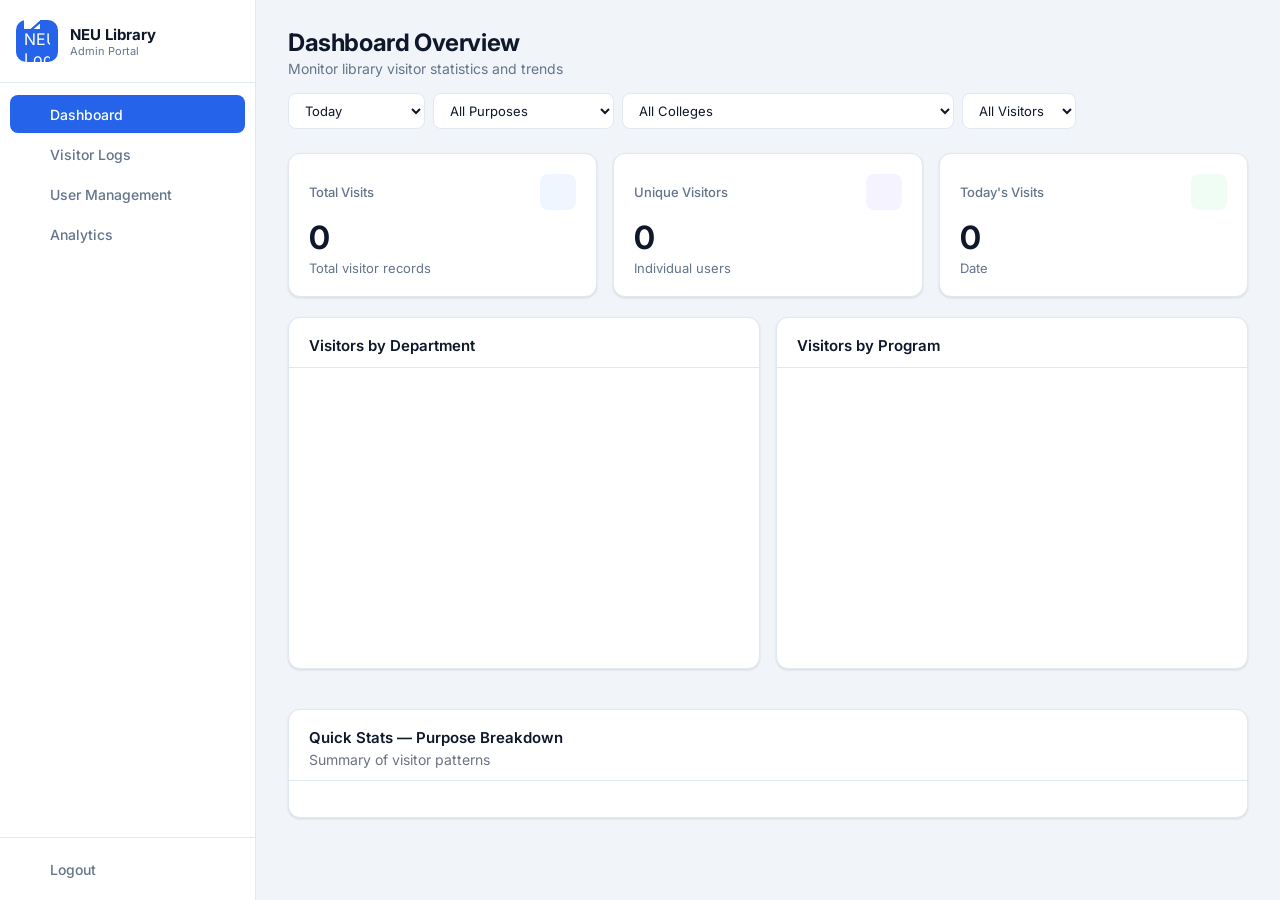
==== admin.html @ d061e47c "Redesign admin dashboard with analytics, pagination, and remove CSV export" ====
<!DOCTYPE html>
<html lang="en">
<head>
<meta charset="UTF-8">
<meta name="viewport" content="width=device-width, initial-scale=1.0">
<title>NEU Library Admin</title>
<link rel="stylesheet" href="dmnview.css">
<script src="https://unpkg.com/lucide@latest"></script>
<script src="https://cdn.jsdelivr.net/npm/chart.js"></script>
</head>
<body>

<!-- ═══════════ SIDEBAR ═══════════ -->
<aside class="sidebar" id="sidebar">
  <div class="sidebar-brand">
    <div class="sidebar-logo">
      <img src="https://upload.wikimedia.org/wikipedia/en/c/c6/New_Era_University.svg" alt="NEU Logo">
    </div>
    <div class="sidebar-brand-text">
      <span class="brand-name">NEU Library</span>
      <span class="brand-sub">Admin Portal</span>
    </div>
  </div>

  <nav class="sidebar-nav">
    <a class="nav-item active" onclick="switchMainTab('dashboard', this)">
      <i data-lucide="layout-dashboard"></i>
      <span>Dashboard</span>
    </a>
    <a class="nav-item" onclick="switchMainTab('logs', this)">
      <i data-lucide="clipboard-list"></i>
      <span>Visitor Logs</span>
    </a>
    <a class="nav-item" onclick="switchMainTab('users', this)">
      <i data-lucide="users"></i>
      <span>User Management</span>
    </a>
    <a class="nav-item" onclick="switchMainTab('analytics', this)">
      <i data-lucide="bar-chart-2"></i>
      <span>Analytics</span>
    </a>
  </nav>

  <div class="sidebar-footer">
    <button class="logout-btn" onclick="location.href='index.html'">
      <i data-lucide="log-out"></i>
      <span>Logout</span>
    </button>
  </div>
</aside>

<!-- ═══════════ MAIN CONTENT ═══════════ -->
<main class="main-content">

  <!-- ── DASHBOARD TAB ── -->
  <div id="tab-dashboard" class="main-tab-content active">
    <div class="page-header">
      <div>
        <h2 class="page-title">Dashboard Overview</h2>
        <p class="page-sub">Monitor library visitor statistics and trends</p>
      </div>
      <div class="filters-row">
        <select id="timeFilter" class="select-input" onchange="filterVisits()">
          <option value="day">Today</option>
          <option value="week">Last 7 Days</option>
          <option value="month">Last 30 Days</option>
          <option value="custom">Custom Range</option>
        </select>
        <div id="customRange" style="display:none; gap:8px; align-items:center; flex-wrap:wrap;">
          <label style="font-size:13px; color:#6b7280; margin:0;">Start:</label>
          <input type="date" id="startDate" class="select-input" onchange="filterVisits()">
          <label style="font-size:13px; color:#6b7280; margin:0;">End:</label>
          <input type="date" id="endDate" class="select-input" onchange="filterVisits()">
        </div>
        <select id="purposeFilter" class="select-input" onchange="filterVisits()">
          <option value="">All Purposes</option>
          <option>Study</option>
          <option>Research</option>
          <option>Borrow/Return Books</option>
          <option>Use Computer</option>
          <option>Student Lounge</option>
          <option>Printing</option>
          <option>Panata</option>
        </select>
        <select id="collegeFilter" class="select-input" onchange="filterVisits()">
          <option value="">All Colleges</option>
          <option>College of Accountancy</option>
          <option>College of Agriculture</option>
          <option>College of Arts and Sciences</option>
          <option>College of Business Administration</option>
          <option>College of Communication</option>
          <option>College of Informatics and Computing Studies</option>
          <option>College of Criminology</option>
          <option>College of Education</option>
          <option>College of Engineering and Architecture</option>
          <option>College of Medical Technology</option>
          <option>College of Midwifery</option>
          <option>College of Music</option>
          <option>College of Nursing</option>
          <option>College of Physical Therapy</option>
          <option>College of Respiratory Therapy</option>
          <option>School of International Relations</option>
          <option>College of Law</option>
          <option>College of Medicine</option>
        </select>
        <select id="visitorTypeFilter" class="select-input" onchange="filterVisits()">
          <option value="">All Visitors</option>
          <option value="student">Students</option>
          <option value="employee">Employees</option>
        </select>
      </div>
    </div>

    <!-- STATS -->
    <div class="stats-grid">
      <div class="stat-card">
        <div class="stat-card-header">
          <span class="card-title">Total Visits</span>
          <div class="stat-icon blue"><i data-lucide="users"></i></div>
        </div>
        <div class="stat-value" id="stat-total">0</div>
        <div class="stat-label">Total visitor records</div>
      </div>
      <div class="stat-card">
        <div class="stat-card-header">
          <span class="card-title">Unique Visitors</span>
          <div class="stat-icon purple"><i data-lucide="user-check"></i></div>
        </div>
        <div class="stat-value" id="stat-unique">0</div>
        <div class="stat-label">Individual users</div>
      </div>
      <div class="stat-card">
        <div class="stat-card-header">
          <span class="card-title">Today's Visits</span>
          <div class="stat-icon green"><i data-lucide="calendar"></i></div>
        </div>
        <div class="stat-value" id="stat-today">0</div>
        <div class="stat-label" id="current-date">Date</div>
      </div>
    </div>

    <!-- CHARTS -->
    <div class="charts-grid">
      <div class="card">
        <div class="card-header"><h3>Visitors by Department</h3></div>
        <div class="chart-container"><canvas id="deptChart"></canvas></div>
      </div>
      <div class="card">
        <div class="card-header"><h3>Visitors by Program</h3></div>
        <div class="chart-container"><canvas id="programChart"></canvas></div>
      </div>
    </div>

    <!-- QUICK STATS -->
    <div class="card">
      <div class="card-header">
        <h3>Quick Stats — Purpose Breakdown</h3>
        <p style="font-size:0.875rem; color:#6b7280; margin:4px 0 0;">Summary of visitor patterns</p>
      </div>
      <div class="quick-stats-grid" id="quickStatsGrid"></div>
    </div>
  </div>

  <!-- ── VISITOR LOGS TAB ── -->
  <div id="tab-logs" class="main-tab-content">
    <div class="page-header">
      <div>
        <h2 class="page-title">Visitor Logs</h2>
        <p class="page-sub">Search and view all library check-in records</p>
      </div>
    </div>

    <div class="card">
      <div class="card-header" style="padding:1.25rem;">
        <div style="display:flex; justify-content:space-between; align-items:center; flex-wrap:wrap; gap:0.5rem;">
          <div>
            <h3 style="margin:0;">Check-in Records</h3>
            <p style="color:#6b7280; font-size:0.875rem; margin:4px 0 0;" id="logCount">0 records found</p>
          </div>
        </div>
        <div class="filters-row" style="margin-top:1rem;">
          <div class="search-bar" style="flex:2; min-width:200px;">
            <i data-lucide="search"></i>
            <input type="text" id="logSearch" placeholder="Search name, email, or department..." oninput="handleSearch()">
          </div>
          <select id="logTimeFilter" class="select-input" onchange="handleSearch()">
            <option value="">All Time</option>
            <option value="day">Today</option>
            <option value="week">Last 7 Days</option>
            <option value="month">Last 30 Days</option>
          </select>
          <select id="logPurposeFilter" class="select-input" onchange="handleSearch()">
            <option value="">All Purposes</option>
            <option>Study</option>
            <option>Research</option>
            <option>Borrow/Return Books</option>
            <option>Use Computer</option>
            <option>Student Lounge</option>
            <option>Printing</option>
            <option>Panata</option>
          </select>
        </div>
      </div>
      <div class="table-wrapper" style="border-radius:0; border:none; border-top:1px solid var(--border);">
        <table id="visitorTable">
          <thead>
            <tr>
              <th>Name</th>
              <th>Email</th>
              <th>Department</th>
              <th>Course</th>
              <th>Purpose</th>
              <th>Type</th>
              <th>Date & Time</th>
            </tr>
          </thead>
          <tbody id="visitorLogsBody"></tbody>
        </table>
      </div>
      <div id="pagination" class="pagination-bar"></div>
    </div>
  </div>

  <!-- ── USER MANAGEMENT TAB ── -->
  <div id="tab-users" class="main-tab-content">
    <div class="page-header">
      <div>
        <h2 class="page-title">User Management</h2>
        <p class="page-sub">Manage user access and permissions</p>
      </div>
    </div>

    <div class="stats-grid">
      <div class="stat-card">
        <div class="stat-card-header"><span class="card-title">Total Users</span></div>
        <div class="stat-value" id="stat-total-users">0</div>
        <div class="stat-label">Registered users</div>
      </div>
      <div class="stat-card">
        <div class="stat-card-header"><span class="card-title">Active Users</span></div>
        <div class="stat-value green-text" id="stat-active-users">0</div>
        <div class="stat-label">Can access library</div>
      </div>
      <div class="stat-card">
        <div class="stat-card-header"><span class="card-title">Blocked Users</span></div>
        <div class="stat-value red-text" id="stat-blocked-users">0</div>
        <div class="stat-label">Access denied</div>
      </div>
    </div>

    <div class="card">
      <div class="card-header" style="padding:1.25rem;">
        <h3 style="margin:0;">User Directory</h3>
        <p style="color:#6b7280; font-size:0.875rem; margin:4px 0 0;">Search and manage all registered users</p>
        <div class="search-bar" style="margin-top:1rem;">
          <i data-lucide="search"></i>
          <input type="text" id="userSearch" placeholder="Search by name or email..." oninput="filterUsers()">
        </div>
      </div>
      <div style="padding:0 1.25rem 1.25rem;">
        <div id="activeUsersSection">
          <div class="section-header green-header">
            <i data-lucide="user-check"></i>
            <span id="activeUsersTitle">Active Users</span>
          </div>
          <div class="table-wrapper">
            <table>
              <thead>
                <tr>
                  <th>Name</th><th>Email</th><th>Status</th><th class="text-right">Actions</th>
                </tr>
              </thead>
              <tbody id="activeUsersBody"></tbody>
            </table>
          </div>
        </div>
        <div id="blockedUsersSection" style="margin-top:1.5rem; display:none;">
          <div class="section-header red-header">
            <i data-lucide="user-x"></i>
            <span id="blockedUsersTitle">Blocked Users</span>
          </div>
          <div class="blocked-alert">
            <i data-lucide="alert-circle"></i>
            These users are currently blocked from accessing the library system.
          </div>
          <div class="table-wrapper">
            <table>
              <thead>
                <tr>
                  <th>Name</th><th>Email</th><th>Status</th><th class="text-right">Actions</th>
                </tr>
              </thead>
              <tbody id="blockedUsersBody"></tbody>
            </table>
          </div>
        </div>
      </div>
    </div>
  </div>

  <!-- ── ANALYTICS TAB ── -->
  <div id="tab-analytics" class="main-tab-content">
    <div class="page-header">
      <div>
        <h2 class="page-title">Analytics & Insights</h2>
        <p class="page-sub">Detailed visitor patterns and trends</p>
      </div>
      <select id="analyticsFilter" class="select-input" onchange="renderAnalytics()">
        <option value="week">Last 7 Days</option>
        <option value="month" selected>Last 30 Days</option>
        <option value="quarter">Last 3 Months</option>
        <option value="year">Last Year</option>
      </select>
    </div>

    <!-- ANALYTICS STATS -->
    <div class="stats-grid" style="grid-template-columns: repeat(auto-fit, minmax(200px,1fr));">
      <div class="stat-card">
        <div class="stat-card-header"><span class="card-title">Total Visits</span></div>
        <div class="stat-value" id="an-total">0</div>
      </div>
      <div class="stat-card">
        <div class="stat-card-header"><span class="card-title">Unique Visitors</span></div>
        <div class="stat-value" id="an-unique">0</div>
      </div>
      <div class="stat-card">
        <div class="stat-card-header"><span class="card-title">Avg. Daily Visits</span></div>
        <div class="stat-value" id="an-avg">0</div>
      </div>
      <div class="stat-card">
        <div class="stat-card-header"><span class="card-title">Most Active College</span></div>
        <div class="stat-value" style="font-size:1rem;" id="an-top-college">—</div>
        <div class="stat-label" id="an-top-college-count"></div>
      </div>
    </div>

    <!-- ANALYTICS CHART TABS -->
    <div class="card">
      <div class="tabs-header">
        <button class="tab-trigger active" onclick="switchAnalyticsTab('trends', event)">
          <i data-lucide="trending-up"></i> Trends
        </button>
        <button class="tab-trigger" onclick="switchAnalyticsTab('departments', event)">
          <i data-lucide="bar-chart-2"></i> Departments
        </button>
        <button class="tab-trigger" onclick="switchAnalyticsTab('purposes', event)">
          <i data-lucide="pie-chart"></i> Purposes
        </button>
        <button class="tab-trigger" onclick="switchAnalyticsTab('patterns', event)">
          <i data-lucide="calendar"></i> Patterns
        </button>
      </div>

      <div id="an-trends" class="tab-content active" style="padding:1.25rem;">
        <h3 style="margin:0 0 0.25rem;">Visitor Trend</h3>
        <p style="color:#6b7280; font-size:0.875rem; margin:0 0 1rem;">Daily visitor count over the selected period</p>
        <div style="height:350px;"><canvas id="trendChart"></canvas></div>
      </div>

      <div id="an-departments" class="tab-content" style="padding:1.25rem;">
        <h3 style="margin:0 0 0.25rem;">Visitors by College/Department</h3>
        <p style="color:#6b7280; font-size:0.875rem; margin:0 0 1rem;">Distribution across different colleges</p>
        <div style="height:400px;"><canvas id="anDeptChart"></canvas></div>
      </div>

      <div id="an-purposes" class="tab-content" style="padding:1.25rem;">
        <div class="charts-grid">
          <div>
            <h3 style="margin:0 0 0.25rem;">Purpose Distribution</h3>
            <p style="color:#6b7280; font-size:0.875rem; margin:0 0 1rem;">Why visitors come to the library</p>
            <div style="height:300px;"><canvas id="purposePieChart"></canvas></div>
          </div>
          <div>
            <h3 style="margin:0 0 0.25rem;">Purpose Breakdown</h3>
            <p style="color:#6b7280; font-size:0.875rem; margin:0 0 1rem;">Detailed visitor purpose statistics</p>
            <div id="purposeBreakdown"></div>
          </div>
        </div>
      </div>

      <div id="an-patterns" class="tab-content" style="padding:1.25rem;">
        <div class="charts-grid" style="margin-bottom:1.5rem;">
          <div>
            <h3 style="margin:0 0 0.25rem;">Peak Hours</h3>
            <p style="color:#6b7280; font-size:0.875rem; margin:0 0 1rem;">Busiest times of the day</p>
            <div style="height:250px;"><canvas id="peakHoursChart"></canvas></div>
          </div>
          <div>
            <h3 style="margin:0 0 0.25rem;">Day of Week</h3>
            <p style="color:#6b7280; font-size:0.875rem; margin:0 0 1rem;">Visitor patterns by day</p>
            <div style="height:250px;"><canvas id="dayOfWeekChart"></canvas></div>
          </div>
        </div>
        <div class="insights-grid" id="insightsGrid"></div>
      </div>
    </div>
  </div>

</main>

<script type="module" src="dmnview.js"></script>
</body>
</html>
---- dmnview.css ----
@import url('https://fonts.googleapis.com/css2?family=Inter:wght@400;500;600;700&display=swap');

*, *::before, *::after { box-sizing: border-box; margin: 0; padding: 0; }

:root {
  --sidebar-w: 256px;
  --primary: #2563eb;
  --primary-light: #eff6ff;
  --bg: #f1f5f9;
  --surface: #ffffff;
  --border: #e2e8f0;
  --text: #0f172a;
  --muted: #64748b;
  --green: #16a34a;
  --green-light: #f0fdf4;
  --green-border: #bbf7d0;
  --purple: #7c3aed;
  --purple-light: #f5f3ff;
  --red: #dc2626;
  --red-light: #fef2f2;
  --red-border: #fecaca;
  --orange: #ea580c;
  --shadow-sm: 0 1px 2px rgba(0,0,0,0.05);
  --shadow: 0 1px 3px rgba(0,0,0,0.07), 0 1px 2px rgba(0,0,0,0.05);
  --radius: 12px;
}

body {
  font-family: 'Inter', system-ui, sans-serif;
  background: var(--bg);
  color: var(--text);
  display: flex;
  min-height: 100vh;
}

/* ══════════════════════════════
   SIDEBAR
══════════════════════════════ */
.sidebar {
  width: var(--sidebar-w);
  background: var(--surface);
  border-right: 1px solid var(--border);
  display: flex;
  flex-direction: column;
  position: fixed;
  top: 0; left: 0; bottom: 0;
  z-index: 200;
  transition: width 0.2s ease;
}

.sidebar-brand {
  display: flex;
  align-items: center;
  gap: 12px;
  padding: 20px 16px;
  border-bottom: 1px solid var(--border);
}

.sidebar-logo {
  width: 42px; height: 42px;
  background: var(--primary);
  border-radius: 10px;
  display: flex; align-items: center; justify-content: center;
  flex-shrink: 0;
}

.sidebar-logo img {
  width: 26px;
  filter: brightness(0) invert(1);
}

.brand-name {
  font-size: 15px;
  font-weight: 700;
  color: var(--text);
  display: block;
  white-space: nowrap;
}

.brand-sub {
  font-size: 11px;
  color: var(--muted);
  display: block;
  white-space: nowrap;
}

.sidebar-nav {
  flex: 1;
  padding: 12px 10px;
  display: flex;
  flex-direction: column;
  gap: 2px;
  overflow-y: auto;
}

.nav-item {
  display: flex;
  align-items: center;
  gap: 10px;
  padding: 10px 12px;
  border-radius: 8px;
  font-size: 14px;
  font-weight: 500;
  color: var(--muted);
  cursor: pointer;
  transition: all 0.15s ease;
  text-decoration: none;
  user-select: none;
  white-space: nowrap;
}

.nav-item i { width: 18px; height: 18px; flex-shrink: 0; }

.nav-item:hover {
  background: var(--bg);
  color: var(--text);
}

.nav-item.active {
  background: var(--primary);
  color: #fff;
}

.sidebar-footer {
  padding: 12px 10px;
  border-top: 1px solid var(--border);
}

.logout-btn {
  width: 100%;
  display: flex;
  align-items: center;
  gap: 10px;
  padding: 10px 12px;
  border-radius: 8px;
  font-size: 14px;
  font-weight: 500;
  color: var(--muted);
  background: none;
  border: none;
  cursor: pointer;
  transition: all 0.15s ease;
  font-family: inherit;
  white-space: nowrap;
}

.logout-btn:hover { background: var(--red-light); color: var(--red); }
.logout-btn i { width: 18px; height: 18px; flex-shrink: 0; }

/* ══════════════════════════════
   MAIN CONTENT
══════════════════════════════ */
.main-content {
  margin-left: var(--sidebar-w);
  flex: 1;
  padding: 28px 32px;
  min-height: 100vh;
  min-width: 0;
}

/* ══════════════════════════════
   TABS
══════════════════════════════ */
.main-tab-content { display: none; }
.main-tab-content.active { display: block; }

/* ══════════════════════════════
   PAGE HEADER
══════════════════════════════ */
.page-header {
  display: flex;
  align-items: flex-start;
  justify-content: space-between;
  flex-wrap: wrap;
  gap: 16px;
  margin-bottom: 24px;
}

.page-title {
  font-size: 24px;
  font-weight: 700;
  color: var(--text);
  letter-spacing: -0.4px;
  margin: 0;
}

.page-sub {
  font-size: 14px;
  color: var(--muted);
  margin: 3px 0 0;
}

.filters-row {
  display: flex;
  gap: 8px;
  flex-wrap: wrap;
  align-items: center;
}

/* ══════════════════════════════
   CARDS
══════════════════════════════ */
.card {
  background: var(--surface);
  border: 1px solid var(--border);
  border-radius: var(--radius);
  box-shadow: var(--shadow);
  margin-bottom: 20px;
  overflow: hidden;
}

.card-header {
  padding: 18px 20px 12px;
  border-bottom: 1px solid var(--border);
}

.card-header h3 { margin: 0; font-size: 15px; font-weight: 600; }

/* ══════════════════════════════
   STAT CARDS
══════════════════════════════ */
.stats-grid {
  display: grid;
  grid-template-columns: repeat(auto-fit, minmax(220px, 1fr));
  gap: 16px;
  margin-bottom: 20px;
}

.stat-card {
  background: var(--surface);
  border: 1px solid var(--border);
  border-radius: var(--radius);
  box-shadow: var(--shadow);
  padding: 20px;
}

.stat-card-header {
  display: flex;
  justify-content: space-between;
  align-items: center;
  margin-bottom: 12px;
}

.card-title {
  font-size: 13px;
  font-weight: 500;
  color: var(--muted);
}

.stat-icon {
  width: 36px; height: 36px;
  border-radius: 8px;
  display: flex; align-items: center; justify-content: center;
}

.stat-icon i { width: 18px; height: 18px; }
.stat-icon.blue   { background: var(--primary-light); color: var(--primary); }
.stat-icon.purple { background: var(--purple-light);  color: var(--purple);  }
.stat-icon.green  { background: var(--green-light);   color: var(--green);   }
.stat-icon.orange { background: #fff7ed; color: var(--orange); }

.stat-value {
  font-size: 2rem;
  font-weight: 700;
  color: var(--text);
  letter-spacing: -0.5px;
  margin-bottom: 4px;
  line-height: 1;
}

.stat-label { font-size: 13px; color: var(--muted); margin-top: 6px; }
.green-text { color: var(--green) !important; }
.red-text   { color: var(--red)   !important; }

/* ══════════════════════════════
   CHARTS
══════════════════════════════ */
.charts-grid {
  display: grid;
  grid-template-columns: 1fr 1fr;
  gap: 16px;
  margin-bottom: 20px;
}

.chart-container { padding: 16px; height: 300px; }

/* ══════════════════════════════
   QUICK STATS
══════════════════════════════ */
.quick-stats-grid {
  display: grid;
  grid-template-columns: repeat(auto-fill, minmax(150px, 1fr));
  gap: 12px;
  padding: 16px 20px 20px;
}

.quick-stat-item {
  background: var(--bg);
  border-radius: 8px;
  padding: 14px;
}

.quick-stat-item p { font-size: 12px; color: var(--muted); margin: 0; }
.quick-stat-item .qs-value { font-size: 1.5rem; font-weight: 700; margin: 4px 0; }
.quick-stat-item .qs-pct { font-size: 11px; color: #94a3b8; }

/* ══════════════════════════════
   INNER TABS (Analytics)
══════════════════════════════ */
.tabs-header {
  display: flex;
  border-bottom: 1px solid var(--border);
  padding: 0 12px;
  gap: 2px;
  overflow-x: auto;
}

.tab-trigger {
  padding: 14px 16px;
  border: none;
  background: none;
  cursor: pointer;
  font-weight: 500;
  color: var(--muted);
  border-bottom: 2px solid transparent;
  display: flex;
  align-items: center;
  gap: 6px;
  font-size: 13px;
  margin-bottom: -1px;
  white-space: nowrap;
  font-family: inherit;
  transition: color 0.15s;
}

.tab-trigger i { width: 15px; height: 15px; }
.tab-trigger.active { color: var(--primary); border-bottom-color: var(--primary); }
.tab-content { display: none; }
.tab-content.active { display: block; }

/* ══════════════════════════════
   SEARCH BAR
══════════════════════════════ */
.search-bar { position: relative; }
.search-bar i { position: absolute; left: 12px; top: 50%; transform: translateY(-50%); color: var(--muted); width: 16px; height: 16px; }
.search-bar input {
  width: 100%;
  padding: 10px 12px 10px 38px;
  border: 1px solid var(--border);
  border-radius: 8px;
  box-sizing: border-box;
  font-size: 14px;
  font-family: inherit;
  color: var(--text);
  background: var(--surface);
  transition: border-color 0.15s;
}
.search-bar input:focus { outline: none; border-color: var(--primary); }
.search-bar input::placeholder { color: var(--muted); }

/* ══════════════════════════════
   TABLES
══════════════════════════════ */
.table-wrapper { overflow-x: auto; }

table { width: 100%; border-collapse: collapse; font-size: 13.5px; }

thead th {
  background: var(--bg);
  text-align: left;
  padding: 10px 16px;
  border-bottom: 1px solid var(--border);
  color: var(--muted);
  font-weight: 500;
  font-size: 12px;
  text-transform: uppercase;
  letter-spacing: 0.4px;
  white-space: nowrap;
}

tbody td {
  padding: 13px 16px;
  border-bottom: 1px solid var(--border);
  color: var(--text);
}

tbody tr:last-child td { border-bottom: none; }
tbody tr:hover td { background: #f8fafc; }
.text-right { text-align: right; }

/* ══════════════════════════════
   SECTION HEADERS (User Mgmt)
══════════════════════════════ */
.section-header {
  display: flex;
  align-items: center;
  gap: 8px;
  font-weight: 600;
  font-size: 14px;
  margin-bottom: 10px;
  padding: 8px 0;
}

.section-header i { width: 16px; height: 16px; }
.green-header { color: var(--green); }
.red-header   { color: var(--red); }

.blocked-alert {
  background: var(--red-light);
  border: 1px solid var(--red-border);
  border-radius: 8px;
  padding: 10px 14px;
  font-size: 13px;
  color: var(--red);
  display: flex;
  align-items: center;
  gap: 8px;
  margin-bottom: 10px;
}

.blocked-alert i { width: 15px; height: 15px; flex-shrink: 0; }

/* ══════════════════════════════
   INSIGHTS (Analytics)
══════════════════════════════ */
.insights-grid {
  display: grid;
  grid-template-columns: repeat(auto-fit, minmax(200px, 1fr));
  gap: 12px;
  margin-top: 16px;
}

.insight-card { border-radius: 8px; padding: 14px; }
.insight-card h4 { font-size: 12px; font-weight: 600; margin: 0 0 8px; text-transform: uppercase; letter-spacing: 0.3px; }
.insight-card .insight-value { font-size: 1.4rem; font-weight: 700; margin: 0 0 4px; }
.insight-card .insight-sub { font-size: 12px; margin: 0; }

.insight-blue   { background: #eff6ff; }
.insight-blue h4 { color: #1e40af; } .insight-blue .insight-value { color: var(--primary); } .insight-blue .insight-sub { color: #60a5fa; }
.insight-purple { background: var(--purple-light); }
.insight-purple h4 { color: #5b21b6; } .insight-purple .insight-value { color: var(--purple); } .insight-purple .insight-sub { color: #a78bfa; }
.insight-green  { background: var(--green-light); }
.insight-green h4 { color: #14532d; } .insight-green .insight-value { color: var(--green); } .insight-green .insight-sub { color: #4ade80; }
.insight-orange { background: #fff7ed; }
.insight-orange h4 { color: #7c2d12; } .insight-orange .insight-value { color: var(--orange); } .insight-orange .insight-sub { color: #fb923c; }

/* ══════════════════════════════
   PURPOSE BREAKDOWN
══════════════════════════════ */
.purpose-item { margin-bottom: 14px; }
.purpose-item-header {
  display: flex;
  justify-content: space-between;
  align-items: center;
  margin-bottom: 6px;
}
.purpose-dot { width: 10px; height: 10px; border-radius: 50%; display: inline-block; margin-right: 6px; }
.purpose-bar-bg { width: 100%; background: #f1f5f9; border-radius: 99px; height: 8px; }
.purpose-bar { height: 8px; border-radius: 99px; transition: width 0.4s ease; }

/* ══════════════════════════════
   PAGINATION
══════════════════════════════ */
.pagination-bar {
  display: flex;
  justify-content: space-between;
  align-items: center;
  padding: 14px 20px;
  border-top: 1px solid var(--border);
  font-size: 13px;
  color: var(--muted);
  flex-wrap: wrap;
  gap: 8px;
}

.pagination-btns { display: flex; gap: 4px; }

.page-btn {
  padding: 5px 11px;
  border: 1px solid var(--border);
  background: var(--surface);
  border-radius: 6px;
  cursor: pointer;
  font-size: 13px;
  font-family: inherit;
  transition: all 0.15s;
}

.page-btn:hover { background: var(--bg); }
.page-btn.active { background: var(--primary); color: white; border-color: var(--primary); }
.page-btn:disabled { opacity: 0.4; cursor: not-allowed; }

/* ══════════════════════════════
   BUTTONS
══════════════════════════════ */
.btn {
  padding: 7px 14px;
  border-radius: 7px;
  cursor: pointer;
  display: inline-flex;
  align-items: center;
  gap: 6px;
  font-size: 13px;
  font-weight: 500;
  font-family: inherit;
  border: none;
  transition: all 0.15s;
}

.btn i { width: 15px; height: 15px; }
.btn-danger  { background: var(--red-light);   color: var(--red);   border: 1px solid var(--red-border); }
.btn-danger:hover  { background: var(--red);   color: #fff; }
.btn-success { background: var(--green-light); color: var(--green); border: 1px solid var(--green-border); }
.btn-success:hover { background: var(--green); color: #fff; }

/* ══════════════════════════════
   BADGES
══════════════════════════════ */
.badge {
  padding: 3px 10px;
  border-radius: 99px;
  font-size: 11.5px;
  font-weight: 500;
  background: #f1f5f9;
  border: 1px solid var(--border);
  display: inline-block;
  white-space: nowrap;
}

.badge-active   { background: var(--green-light); color: var(--green); border-color: var(--green-border); }
.badge-blocked  { background: var(--red-light);   color: var(--red);   border-color: var(--red-border); }
.badge-employee { background: var(--primary-light); color: var(--primary); border-color: #bfdbfe; }

/* ══════════════════════════════
   SELECT INPUT
══════════════════════════════ */
.select-input {
  padding: 8px 12px;
  border: 1px solid var(--border);
  border-radius: 8px;
  font-size: 13px;
  background: var(--surface);
  color: var(--text);
  cursor: pointer;
  font-family: inherit;
  transition: border-color 0.15s;
}

.select-input:focus { outline: none; border-color: var(--primary); }

/* ══════════════════════════════
   MOBILE CARDS
══════════════════════════════ */
.desktop-table { display: none !important; }

.log-card {
  border: 1px solid var(--border);
  border-radius: 8px;
  padding: 12px 14px;
  margin-bottom: 10px;
  background: var(--surface);
  font-size: 13px;
}

.log-card .log-name  { font-weight: 600; font-size: 14px; margin-bottom: 2px; }
.log-card .log-email { color: var(--muted); font-size: 12px; margin-bottom: 8px; }
.log-card .log-row   { display: flex; justify-content: space-between; align-items: center; margin-top: 5px; flex-wrap: wrap; gap: 4px; }
.log-card .log-dept  { font-size: 12px; color: var(--muted); }
.log-card .log-time  { font-size: 12px; color: var(--muted); }

.user-card {
  border: 1px solid var(--border);
  border-radius: 8px;
  padding: 12px 14px;
  margin-bottom: 10px;
  background: var(--surface);
  font-size: 13px;
  display: flex;
  justify-content: space-between;
  align-items: center;
  gap: 8px;
}

.user-card .user-info { flex: 1; min-width: 0; }
.user-card .user-name  { font-weight: 600; font-size: 14px; }
.user-card .user-email { color: var(--muted); font-size: 12px; word-break: break-all; }
.user-card .user-actions { display: flex; flex-direction: column; align-items: flex-end; gap: 6px; }

/* ══════════════════════════════
   RESPONSIVE
══════════════════════════════ */
@media (max-width: 1024px) {
  .charts-grid { grid-template-columns: 1fr; }
}

@media (max-width: 768px) {
  .sidebar {
    width: 60px;
  }

  .sidebar-brand-text,
  .nav-item span,
  .logout-btn span,
  .brand-sub { display: none; }

  .sidebar-brand { justify-content: center; padding: 14px 8px; }
  .sidebar-logo { width: 36px; height: 36px; }
  .nav-item { justify-content: center; padding: 12px 8px; }
  .logout-btn { justify-content: center; padding: 12px 8px; }

  .main-content { margin-left: 60px; padding: 16px; }
  .stats-grid { grid-template-columns: 1fr 1fr; }
  .page-header { flex-direction: column; align-items: flex-start; }
  .filters-row { width: 100%; }
  .select-input { flex: 1; min-width: 120px; }
}

@media (max-width: 480px) {
  .stats-grid { grid-template-columns: 1fr; }
  .insights-grid { grid-template-columns: 1fr 1fr; }
  .quick-stats-grid { grid-template-columns: 1fr 1fr; }
  .main-content { padding: 12px; }
}
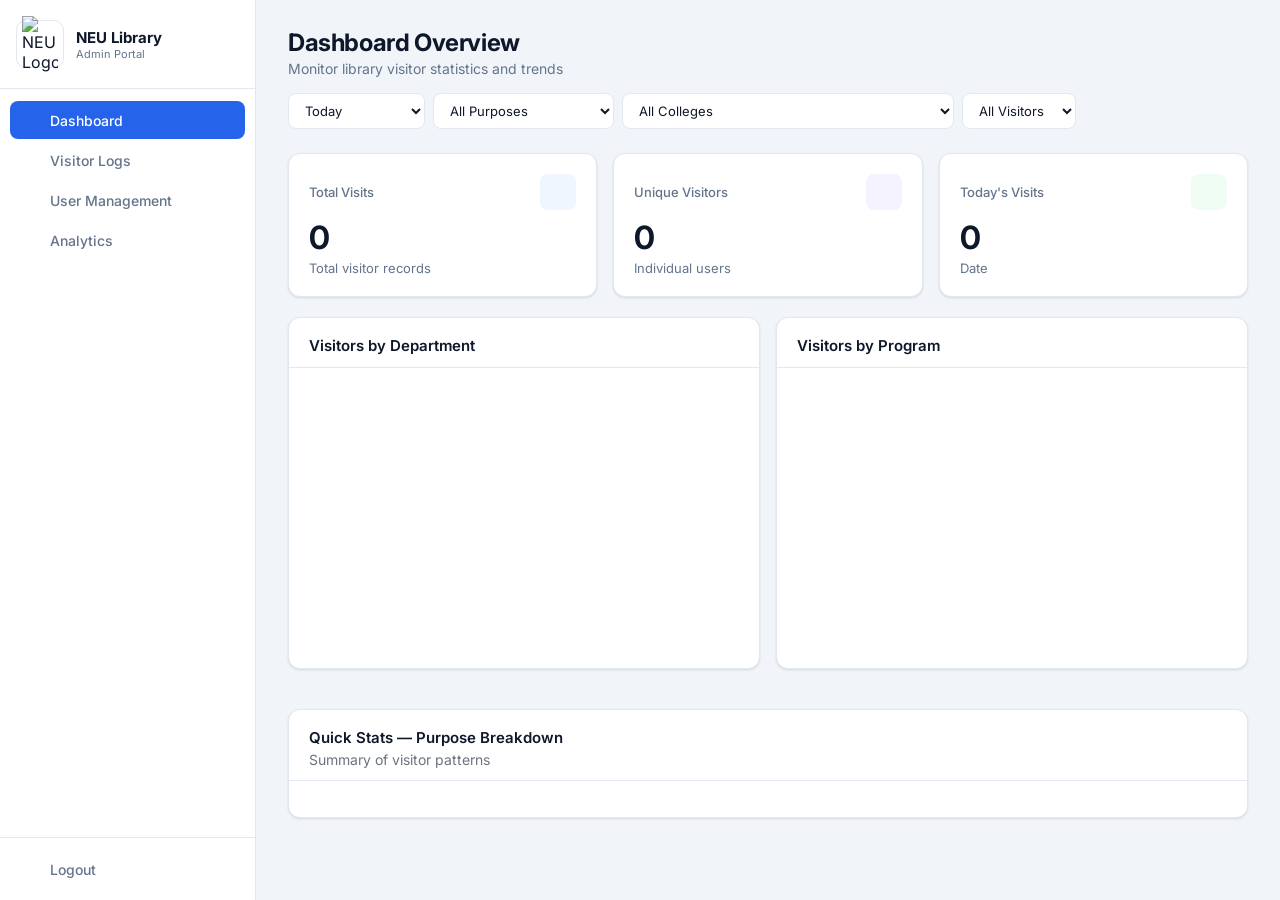
==== commit d4b59bd1: "feat: active/blocked users as tabs in user management" ====
--- a/admin.html
+++ b/admin.html
@@ -249,50 +249,54 @@
     </div>
 
     <div class="card">
-      <div class="card-header" style="padding:1.25rem;">
+      <div class="card-header" style="padding:1.25rem 1.25rem 0;">
         <h3 style="margin:0;">User Directory</h3>
-        <p style="color:#6b7280; font-size:0.875rem; margin:4px 0 0;">Search and manage all registered users</p>
-        <div class="search-bar" style="margin-top:1rem;">
+        <p style="color:#6b7280; font-size:0.875rem; margin:4px 0 1rem;">Search and manage all registered users</p>
+        <div class="search-bar" style="margin-bottom:1rem;">
           <i data-lucide="search"></i>
           <input type="text" id="userSearch" placeholder="Search by name or email..." oninput="filterUsers()">
         </div>
       </div>
-      <div style="padding:0 1.25rem 1.25rem;">
-        <div id="activeUsersSection">
-          <div class="section-header green-header">
-            <i data-lucide="user-check"></i>
-            <span id="activeUsersTitle">Active Users</span>
-          </div>
-          <div class="table-wrapper">
-            <table>
-              <thead>
-                <tr>
-                  <th>Name</th><th>Email</th><th>Status</th><th class="text-right">Actions</th>
-                </tr>
-              </thead>
-              <tbody id="activeUsersBody"></tbody>
-            </table>
-          </div>
-        </div>
-        <div id="blockedUsersSection" style="margin-top:1.5rem; display:none;">
-          <div class="section-header red-header">
-            <i data-lucide="user-x"></i>
-            <span id="blockedUsersTitle">Blocked Users</span>
-          </div>
-          <div class="blocked-alert">
-            <i data-lucide="alert-circle"></i>
-            These users are currently blocked from accessing the library system.
-          </div>
-          <div class="table-wrapper">
-            <table>
-              <thead>
-                <tr>
-                  <th>Name</th><th>Email</th><th>Status</th><th class="text-right">Actions</th>
-                </tr>
-              </thead>
-              <tbody id="blockedUsersBody"></tbody>
-            </table>
-          </div>
+
+      <!-- User tabs -->
+      <div class="tabs-header">
+        <button class="tab-trigger active" onclick="switchUserTab('active', this)">
+          <i data-lucide="user-check"></i>
+          <span id="activeUsersTitle">Active Users</span>
+        </button>
+        <button class="tab-trigger" onclick="switchUserTab('blocked', this)">
+          <i data-lucide="user-x"></i>
+          <span id="blockedUsersTitle">Blocked Users</span>
+        </button>
+      </div>
+
+      <div id="user-tab-active" class="tab-content active">
+        <div class="table-wrapper">
+          <table>
+            <thead>
+              <tr>
+                <th>Name</th><th>Email</th><th>Status</th><th class="text-right">Actions</th>
+              </tr>
+            </thead>
+            <tbody id="activeUsersBody"></tbody>
+          </table>
+        </div>
+      </div>
+
+      <div id="user-tab-blocked" class="tab-content">
+        <div class="blocked-alert" style="margin:1rem 1.25rem 0;">
+          <i data-lucide="alert-circle"></i>
+          These users are currently blocked from accessing the library system.
+        </div>
+        <div class="table-wrapper">
+          <table>
+            <thead>
+              <tr>
+                <th>Name</th><th>Email</th><th>Status</th><th class="text-right">Actions</th>
+              </tr>
+            </thead>
+            <tbody id="blockedUsersBody"></tbody>
+          </table>
         </div>
       </div>
     </div>
@@ -337,10 +341,7 @@
     <!-- ANALYTICS CHART TABS -->
     <div class="card">
       <div class="tabs-header">
-        <button class="tab-trigger active" onclick="switchAnalyticsTab('trends', event)">
-          <i data-lucide="trending-up"></i> Trends
-        </button>
-        <button class="tab-trigger" onclick="switchAnalyticsTab('departments', event)">
+        <button class="tab-trigger active" onclick="switchAnalyticsTab('departments', event)">
           <i data-lucide="bar-chart-2"></i> Departments
         </button>
         <button class="tab-trigger" onclick="switchAnalyticsTab('purposes', event)">
@@ -351,13 +352,7 @@
         </button>
       </div>
 
-      <div id="an-trends" class="tab-content active" style="padding:1.25rem;">
-        <h3 style="margin:0 0 0.25rem;">Visitor Trend</h3>
-        <p style="color:#6b7280; font-size:0.875rem; margin:0 0 1rem;">Daily visitor count over the selected period</p>
-        <div style="height:350px;"><canvas id="trendChart"></canvas></div>
-      </div>
-
-      <div id="an-departments" class="tab-content" style="padding:1.25rem;">
+      <div id="an-departments" class="tab-content active" style="padding:1.25rem;">
         <h3 style="margin:0 0 0.25rem;">Visitors by College/Department</h3>
         <p style="color:#6b7280; font-size:0.875rem; margin:0 0 1rem;">Distribution across different colleges</p>
         <div style="height:400px;"><canvas id="anDeptChart"></canvas></div>
--- a/dmnview.css
+++ b/dmnview.css
@@ -57,16 +57,17 @@
 }
 
 .sidebar-logo {
-  width: 42px; height: 42px;
-  background: var(--primary);
+  width: 48px; height: 48px;
+  background: white;
   border-radius: 10px;
+  border: 1px solid var(--border);
   display: flex; align-items: center; justify-content: center;
   flex-shrink: 0;
 }
 
 .sidebar-logo img {
-  width: 26px;
-  filter: brightness(0) invert(1);
+  width: 36px;
+  height: auto;
 }
 
 .brand-name {
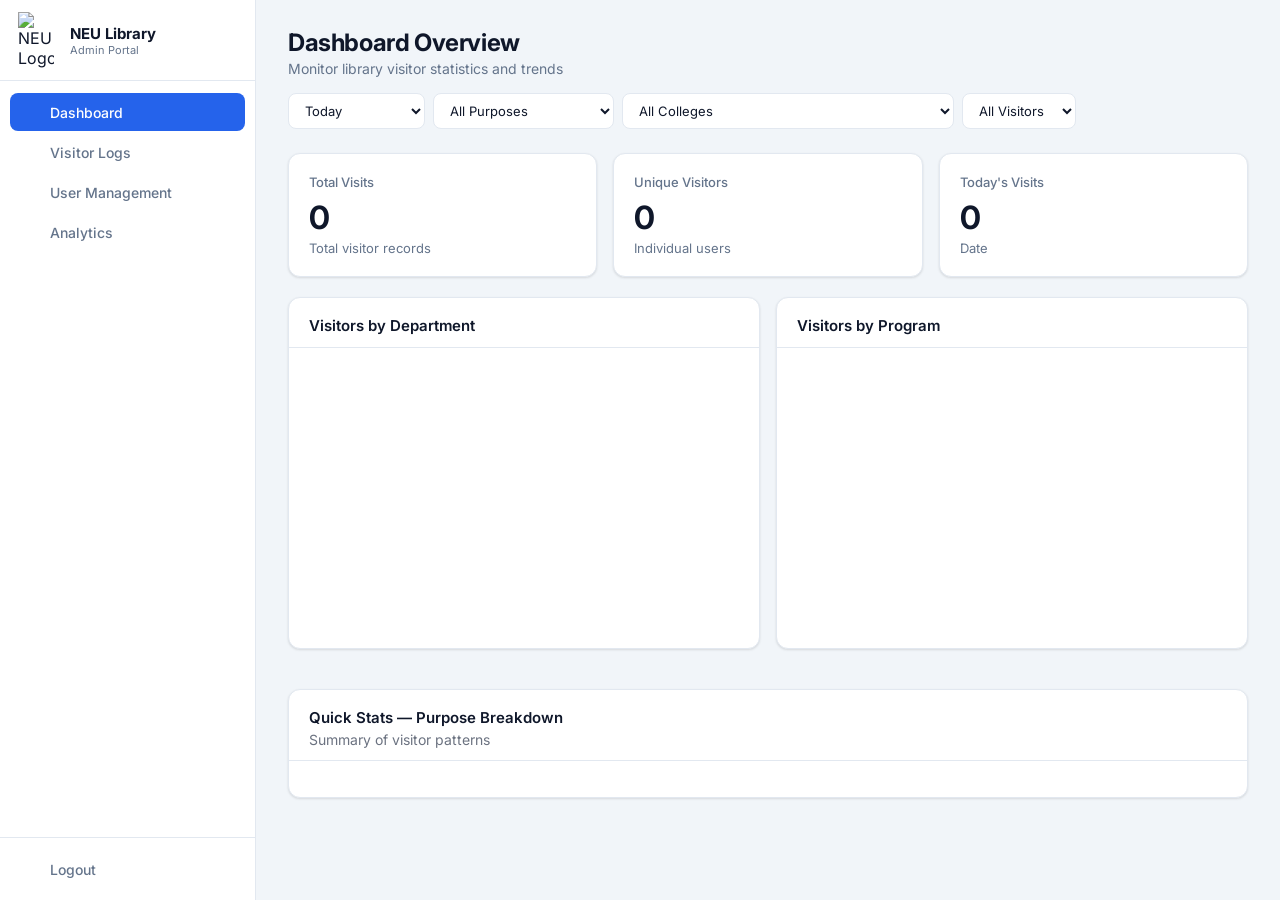
==== commit 916ee820: "fix: remove icons from stat cards and analytics tabs" ====
--- a/admin.html
+++ b/admin.html
@@ -20,6 +20,9 @@
       <span class="brand-name">NEU Library</span>
       <span class="brand-sub">Admin Portal</span>
     </div>
+    <button class="hamburger" onclick="toggleSidebar()" title="Toggle sidebar">
+      <i data-lucide="menu"></i>
+    </button>
   </div>
 
   <nav class="sidebar-nav">
@@ -48,6 +51,9 @@
     </button>
   </div>
 </aside>
+
+<!-- Overlay for mobile -->
+<div class="sidebar-overlay" id="sidebarOverlay" onclick="toggleSidebar()"></div>
 
 <!-- ═══════════ MAIN CONTENT ═══════════ -->
 <main class="main-content">
@@ -116,7 +122,6 @@
       <div class="stat-card">
         <div class="stat-card-header">
           <span class="card-title">Total Visits</span>
-          <div class="stat-icon blue"><i data-lucide="users"></i></div>
         </div>
         <div class="stat-value" id="stat-total">0</div>
         <div class="stat-label">Total visitor records</div>
@@ -124,7 +129,6 @@
       <div class="stat-card">
         <div class="stat-card-header">
           <span class="card-title">Unique Visitors</span>
-          <div class="stat-icon purple"><i data-lucide="user-check"></i></div>
         </div>
         <div class="stat-value" id="stat-unique">0</div>
         <div class="stat-label">Individual users</div>
@@ -132,7 +136,6 @@
       <div class="stat-card">
         <div class="stat-card-header">
           <span class="card-title">Today's Visits</span>
-          <div class="stat-icon green"><i data-lucide="calendar"></i></div>
         </div>
         <div class="stat-value" id="stat-today">0</div>
         <div class="stat-label" id="current-date">Date</div>
@@ -341,15 +344,9 @@
     <!-- ANALYTICS CHART TABS -->
     <div class="card">
       <div class="tabs-header">
-        <button class="tab-trigger active" onclick="switchAnalyticsTab('departments', event)">
-          <i data-lucide="bar-chart-2"></i> Departments
-        </button>
-        <button class="tab-trigger" onclick="switchAnalyticsTab('purposes', event)">
-          <i data-lucide="pie-chart"></i> Purposes
-        </button>
-        <button class="tab-trigger" onclick="switchAnalyticsTab('patterns', event)">
-          <i data-lucide="calendar"></i> Patterns
-        </button>
+        <button class="tab-trigger active" onclick="switchAnalyticsTab('departments', event)">Departments</button>
+        <button class="tab-trigger" onclick="switchAnalyticsTab('purposes', event)">Purposes</button>
+        <button class="tab-trigger" onclick="switchAnalyticsTab('patterns', event)">Patterns</button>
       </div>
 
       <div id="an-departments" class="tab-content active" style="padding:1.25rem;">
--- a/dmnview.css
+++ b/dmnview.css
@@ -51,16 +51,24 @@
 .sidebar-brand {
   display: flex;
   align-items: center;
-  gap: 12px;
-  padding: 20px 16px;
+  gap: 10px;
+  padding: 16px 12px;
   border-bottom: 1px solid var(--border);
+  min-width: 0;
+  overflow: hidden;
+}
+
+.sidebar-brand-text {
+  flex: 1;
+  min-width: 0;
+  overflow: hidden;
 }
 
 .sidebar-logo {
   width: 48px; height: 48px;
   background: white;
   border-radius: 10px;
-  border: 1px solid var(--border);
+  /* border: 1px solid var(--border); */
   display: flex; align-items: center; justify-content: center;
   flex-shrink: 0;
 }
@@ -588,28 +596,101 @@
 .user-card .user-actions { display: flex; flex-direction: column; align-items: flex-end; gap: 6px; }
 
 /* ══════════════════════════════
+   HAMBURGER & COLLAPSED SIDEBAR
+══════════════════════════════ */
+.hamburger {
+  margin-left: auto;
+  background: none;
+  border: none;
+  cursor: pointer;
+  padding: 6px;
+  border-radius: 6px;
+  color: var(--muted);
+  display: flex;
+  align-items: center;
+  justify-content: center;
+  transition: background 0.15s, color 0.15s;
+  flex-shrink: 0;
+}
+
+.hamburger:hover { background: var(--bg); color: var(--text); }
+.hamburger i { width: 20px; height: 20px; }
+
+/* Collapsed state */
+.sidebar.collapsed {
+  width: 60px;
+}
+
+.sidebar.collapsed .sidebar-brand-text,
+.sidebar.collapsed .nav-item span,
+.sidebar.collapsed .logout-btn span {
+  display: none;
+}
+
+.sidebar.collapsed .sidebar-brand {
+  justify-content: center;
+  padding: 14px 8px;
+}
+
+.sidebar.collapsed .sidebar-logo {
+  display: none;
+}
+
+.sidebar.collapsed .hamburger {
+  margin-left: 0;
+}
+
+.sidebar.collapsed .nav-item {
+  justify-content: center;
+  padding: 12px 8px;
+}
+
+.sidebar.collapsed .logout-btn {
+  justify-content: center;
+  padding: 12px 8px;
+}
+
+.main-content.sidebar-collapsed {
+  margin-left: 60px;
+}
+
+/* ══════════════════════════════
    RESPONSIVE
 ══════════════════════════════ */
 @media (max-width: 1024px) {
   .charts-grid { grid-template-columns: 1fr; }
 }
 
-@media (max-width: 768px) {
+/* Sidebar overlay backdrop (used on mobile) */
+.sidebar-overlay {
+  display: none;
+  position: fixed;
+  inset: 0;
+  background: rgba(0,0,0,0.35);
+  z-index: 199;
+}
+.sidebar-overlay.show { display: block; }
+
+@media (max-width: 600px) {
+  /* On small screens sidebar is hidden off-screen by default */
   .sidebar {
-    width: 60px;
+    left: calc(-1 * var(--sidebar-w));
+    width: var(--sidebar-w);
+    transition: left 0.25s ease, width 0.25s ease;
   }
 
-  .sidebar-brand-text,
-  .nav-item span,
-  .logout-btn span,
-  .brand-sub { display: none; }
-
-  .sidebar-brand { justify-content: center; padding: 14px 8px; }
-  .sidebar-logo { width: 36px; height: 36px; }
-  .nav-item { justify-content: center; padding: 12px 8px; }
-  .logout-btn { justify-content: center; padding: 12px 8px; }
-
-  .main-content { margin-left: 60px; padding: 16px; }
+  /* Slide in when mobile-open */
+  .sidebar.mobile-open {
+    left: 0;
+    box-shadow: 4px 0 24px rgba(0,0,0,0.18);
+    z-index: 300;
+  }
+
+  .main-content {
+    margin-left: 0 !important;
+    padding: 16px;
+  }
+
   .stats-grid { grid-template-columns: 1fr 1fr; }
   .page-header { flex-direction: column; align-items: flex-start; }
   .filters-row { width: 100%; }
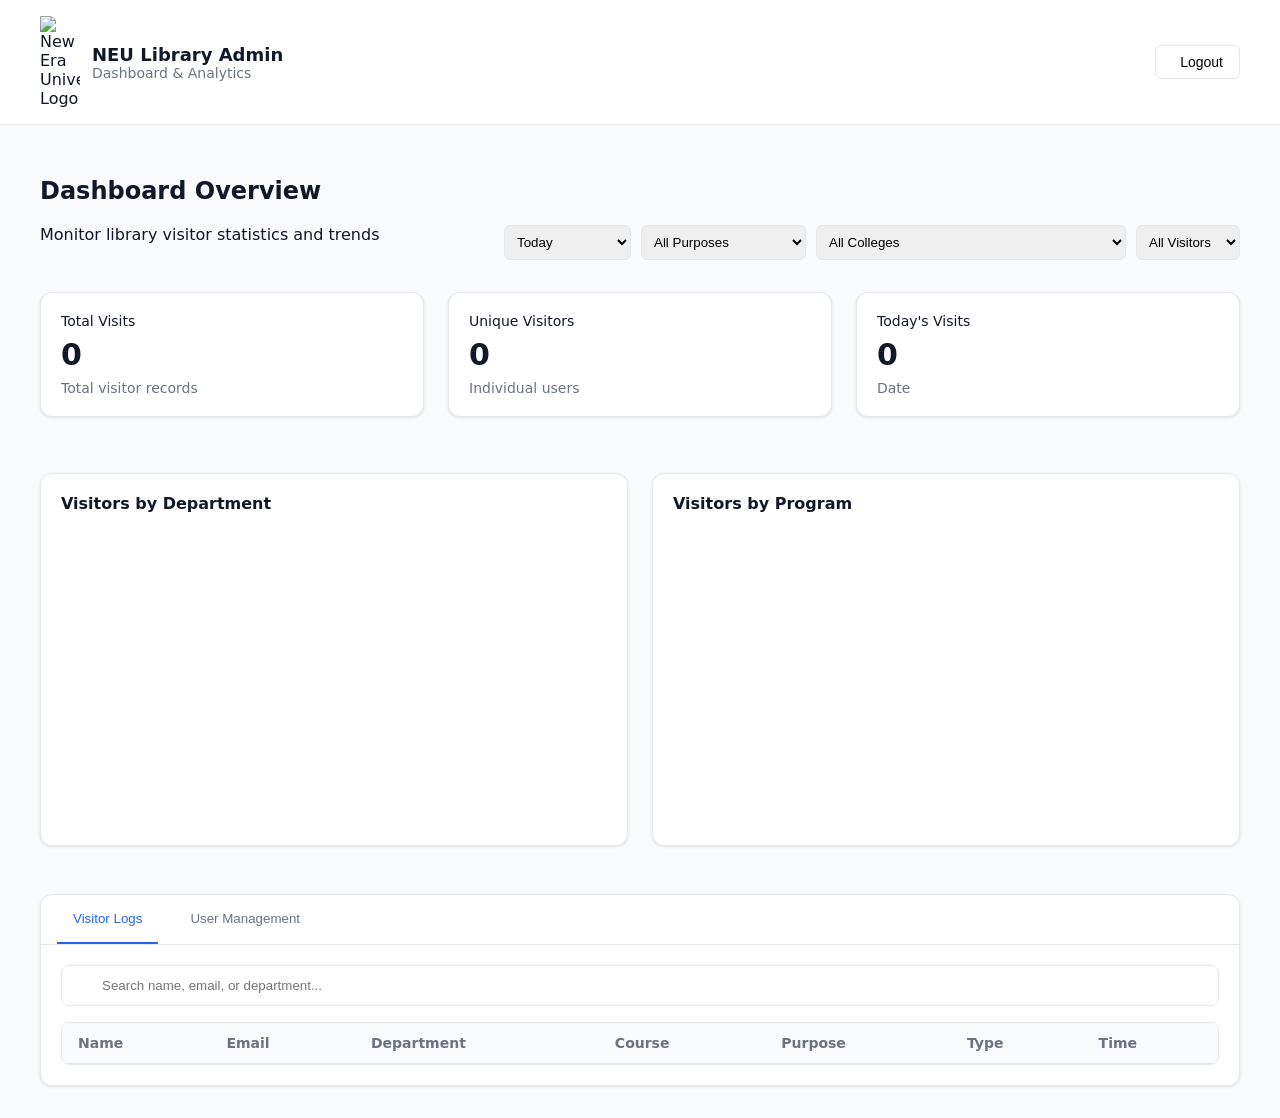
==== commit 78188edd: "keep the old design" ====
--- a/admin.html
+++ b/admin.html
@@ -10,201 +10,150 @@
 </head>
 <body>
 
-<!-- ═══════════ SIDEBAR ═══════════ -->
-<aside class="sidebar" id="sidebar">
-  <div class="sidebar-brand">
-    <div class="sidebar-logo">
-      <img src="https://upload.wikimedia.org/wikipedia/en/c/c6/New_Era_University.svg" alt="NEU Logo">
+
+<header class="header">
+  <div class="header-content">
+    <div class="brand">
+      <div class="logo-box">
+        <img src="https://upload.wikimedia.org/wikipedia/en/c/c6/New_Era_University.svg"
+             alt="New Era University Logo"
+             style="width:40px; height:auto;">
+      </div>
+      <div>
+        <h1>NEU Library Admin</h1>
+        <p>Dashboard & Analytics</p>
+      </div>
     </div>
-    <div class="sidebar-brand-text">
-      <span class="brand-name">NEU Library</span>
-      <span class="brand-sub">Admin Portal</span>
-    </div>
-    <button class="hamburger" onclick="toggleSidebar()" title="Toggle sidebar">
-      <i data-lucide="menu"></i>
+    <button class="btn btn-outline" onclick="location.href='index.html'">
+      <i data-lucide="log-out"></i> Logout
     </button>
   </div>
+</header>
 
-  <nav class="sidebar-nav">
-    <a class="nav-item active" onclick="switchMainTab('dashboard', this)">
-      <i data-lucide="layout-dashboard"></i>
-      <span>Dashboard</span>
-    </a>
-    <a class="nav-item" onclick="switchMainTab('logs', this)">
-      <i data-lucide="clipboard-list"></i>
-      <span>Visitor Logs</span>
-    </a>
-    <a class="nav-item" onclick="switchMainTab('users', this)">
-      <i data-lucide="users"></i>
-      <span>User Management</span>
-    </a>
-    <a class="nav-item" onclick="switchMainTab('analytics', this)">
-      <i data-lucide="bar-chart-2"></i>
-      <span>Analytics</span>
-    </a>
-  </nav>
 
-  <div class="sidebar-footer">
-    <button class="logout-btn" onclick="location.href='index.html'">
-      <i data-lucide="log-out"></i>
-      <span>Logout</span>
-    </button>
+<main class="container">
+  <div class="dashboard-head">
+    <div>
+      <h2>Dashboard Overview</h2>
+      <p>Monitor library visitor statistics and trends</p>
+    </div>
+    <div style="display:flex; gap:10px; flex-wrap:wrap; align-items:center;">
+      <select id="timeFilter" class="select-input" onchange="filterVisits()">
+        <option value="day">Today</option>
+        <option value="week">Last 7 Days</option>
+        <option value="month">Last 30 Days</option>
+        <option value="custom">Custom Range</option>
+      </select>
+<div id="customRange" style="display:none; gap:8px; align-items:center; flex-wrap:wrap;">
+  <label style="font-size:13px; color:#6b7280; margin:0;">Start Date:</label>
+  <input type="date" id="startDate" class="select-input" onchange="filterVisits()">
+  <label style="font-size:13px; color:#6b7280; margin:0;">End Date:</label>
+  <input type="date" id="endDate" class="select-input" onchange="filterVisits()">
+</div>
+      <select id="purposeFilter" class="select-input" onchange="filterVisits()">
+        <option value="">All Purposes</option>
+        <option>Study</option>
+        <option>Research</option>
+        <option>Borrow/Return Books</option>
+        <option>Use Computer</option>
+        <option>Student Lounge</option>
+        <option>Printing</option>
+        <option>Panata</option>
+      </select>
+      <select id="collegeFilter" class="select-input" onchange="filterVisits()">
+        <option value="">All Colleges</option>
+        <option>College of Accountancy</option>
+        <option>College of Agriculture</option>
+        <option>College of Arts and Sciences</option>
+        <option>College of Business Administration</option>
+        <option>College of Communication</option>
+        <option>College of Informatics and Computing Studies</option>
+        <option>College of Criminology</option>
+        <option>College of Education</option>
+        <option>College of Engineering and Architecture</option>
+        <option>College of Medical Technology</option>
+        <option>College of Midwifery</option>
+        <option>College of Music</option>
+        <option>College of Nursing</option>
+        <option>College of Physical Therapy</option>
+        <option>College of Respiratory Therapy</option>
+        <option>School of International Relations</option>
+        <option>College of Law</option>
+        <option>College of Medicine</option>
+      </select>
+      <select id="visitorTypeFilter" class="select-input" onchange="filterVisits()">
+        <option value="">All Visitors</option>
+        <option value="student">Students</option>
+        <option value="employee">Employees</option>
+      </select>
+    </div>
   </div>
-</aside>
 
-<!-- Overlay for mobile -->
-<div class="sidebar-overlay" id="sidebarOverlay" onclick="toggleSidebar()"></div>
 
-<!-- ═══════════ MAIN CONTENT ═══════════ -->
-<main class="main-content">
-
-  <!-- ── DASHBOARD TAB ── -->
-  <div id="tab-dashboard" class="main-tab-content active">
-    <div class="page-header">
-      <div>
-        <h2 class="page-title">Dashboard Overview</h2>
-        <p class="page-sub">Monitor library visitor statistics and trends</p>
+  <div class="stats-grid">
+    <div class="card">
+      <div class="card-header-flex">
+        <span class="card-title">Total Visits</span>
       </div>
-      <div class="filters-row">
-        <select id="timeFilter" class="select-input" onchange="filterVisits()">
-          <option value="day">Today</option>
-          <option value="week">Last 7 Days</option>
-          <option value="month">Last 30 Days</option>
-          <option value="custom">Custom Range</option>
-        </select>
-        <div id="customRange" style="display:none; gap:8px; align-items:center; flex-wrap:wrap;">
-          <label style="font-size:13px; color:#6b7280; margin:0;">Start:</label>
-          <input type="date" id="startDate" class="select-input" onchange="filterVisits()">
-          <label style="font-size:13px; color:#6b7280; margin:0;">End:</label>
-          <input type="date" id="endDate" class="select-input" onchange="filterVisits()">
-        </div>
-        <select id="purposeFilter" class="select-input" onchange="filterVisits()">
-          <option value="">All Purposes</option>
-          <option>Study</option>
-          <option>Research</option>
-          <option>Borrow/Return Books</option>
-          <option>Use Computer</option>
-          <option>Student Lounge</option>
-          <option>Printing</option>
-          <option>Panata</option>
-        </select>
-        <select id="collegeFilter" class="select-input" onchange="filterVisits()">
-          <option value="">All Colleges</option>
-          <option>College of Accountancy</option>
-          <option>College of Agriculture</option>
-          <option>College of Arts and Sciences</option>
-          <option>College of Business Administration</option>
-          <option>College of Communication</option>
-          <option>College of Informatics and Computing Studies</option>
-          <option>College of Criminology</option>
-          <option>College of Education</option>
-          <option>College of Engineering and Architecture</option>
-          <option>College of Medical Technology</option>
-          <option>College of Midwifery</option>
-          <option>College of Music</option>
-          <option>College of Nursing</option>
-          <option>College of Physical Therapy</option>
-          <option>College of Respiratory Therapy</option>
-          <option>School of International Relations</option>
-          <option>College of Law</option>
-          <option>College of Medicine</option>
-        </select>
-        <select id="visitorTypeFilter" class="select-input" onchange="filterVisits()">
-          <option value="">All Visitors</option>
-          <option value="student">Students</option>
-          <option value="employee">Employees</option>
-        </select>
-      </div>
-    </div>
-
-    <!-- STATS -->
-    <div class="stats-grid">
-      <div class="stat-card">
-        <div class="stat-card-header">
-          <span class="card-title">Total Visits</span>
-        </div>
+      <div class="card-body">
         <div class="stat-value" id="stat-total">0</div>
         <div class="stat-label">Total visitor records</div>
       </div>
-      <div class="stat-card">
-        <div class="stat-card-header">
-          <span class="card-title">Unique Visitors</span>
-        </div>
+    </div>
+    <div class="card">
+      <div class="card-header-flex">
+        <span class="card-title">Unique Visitors</span>
+      </div>
+      <div class="card-body">
         <div class="stat-value" id="stat-unique">0</div>
         <div class="stat-label">Individual users</div>
       </div>
-      <div class="stat-card">
-        <div class="stat-card-header">
-          <span class="card-title">Today's Visits</span>
-        </div>
+    </div>
+    <div class="card">
+      <div class="card-header-flex">
+        <span class="card-title">Today's Visits</span>
+      </div>
+      <div class="card-body">
         <div class="stat-value" id="stat-today">0</div>
         <div class="stat-label" id="current-date">Date</div>
       </div>
     </div>
+  </div>
 
-    <!-- CHARTS -->
-    <div class="charts-grid">
-      <div class="card">
-        <div class="card-header"><h3>Visitors by Department</h3></div>
-        <div class="chart-container"><canvas id="deptChart"></canvas></div>
+
+  <div class="charts-grid">
+    <div class="card">
+      <div class="card-header">
+        <h3>Visitors by Department</h3>
       </div>
-      <div class="card">
-        <div class="card-header"><h3>Visitors by Program</h3></div>
-        <div class="chart-container"><canvas id="programChart"></canvas></div>
+      <div class="chart-container">
+        <canvas id="deptChart"></canvas>
       </div>
     </div>
-
-    <!-- QUICK STATS -->
     <div class="card">
       <div class="card-header">
-        <h3>Quick Stats — Purpose Breakdown</h3>
-        <p style="font-size:0.875rem; color:#6b7280; margin:4px 0 0;">Summary of visitor patterns</p>
+        <h3>Visitors by Program</h3>
       </div>
-      <div class="quick-stats-grid" id="quickStatsGrid"></div>
+      <div class="chart-container">
+        <canvas id="purposeChart"></canvas>
+      </div>
     </div>
   </div>
 
-  <!-- ── VISITOR LOGS TAB ── -->
-  <div id="tab-logs" class="main-tab-content">
-    <div class="page-header">
-      <div>
-        <h2 class="page-title">Visitor Logs</h2>
-        <p class="page-sub">Search and view all library check-in records</p>
-      </div>
+
+  <div class="card">
+    <div class="tabs-header">
+      <button class="tab-trigger active" onclick="switchTab('logs', event)">Visitor Logs</button>
+      <button class="tab-trigger" onclick="switchTab('users', event)">User Management</button>
     </div>
 
-    <div class="card">
-      <div class="card-header" style="padding:1.25rem;">
-        <div style="display:flex; justify-content:space-between; align-items:center; flex-wrap:wrap; gap:0.5rem;">
-          <div>
-            <h3 style="margin:0;">Check-in Records</h3>
-            <p style="color:#6b7280; font-size:0.875rem; margin:4px 0 0;" id="logCount">0 records found</p>
-          </div>
-        </div>
-        <div class="filters-row" style="margin-top:1rem;">
-          <div class="search-bar" style="flex:2; min-width:200px;">
-            <i data-lucide="search"></i>
-            <input type="text" id="logSearch" placeholder="Search name, email, or department..." oninput="handleSearch()">
-          </div>
-          <select id="logTimeFilter" class="select-input" onchange="handleSearch()">
-            <option value="">All Time</option>
-            <option value="day">Today</option>
-            <option value="week">Last 7 Days</option>
-            <option value="month">Last 30 Days</option>
-          </select>
-          <select id="logPurposeFilter" class="select-input" onchange="handleSearch()">
-            <option value="">All Purposes</option>
-            <option>Study</option>
-            <option>Research</option>
-            <option>Borrow/Return Books</option>
-            <option>Use Computer</option>
-            <option>Student Lounge</option>
-            <option>Printing</option>
-            <option>Panata</option>
-          </select>
-        </div>
+
+    <div id="logs-tab" class="tab-content active">
+      <div class="search-bar">
+        <i data-lucide="search"></i>
+        <input type="text" id="logSearch" placeholder="Search name, email, or department..." oninput="handleSearch()">
       </div>
-      <div class="table-wrapper" style="border-radius:0; border:none; border-top:1px solid var(--border);">
+      <div class="table-wrapper">
         <table id="visitorTable">
           <thead>
             <tr>
@@ -214,181 +163,35 @@
               <th>Course</th>
               <th>Purpose</th>
               <th>Type</th>
-              <th>Date & Time</th>
+              <th>Time</th>
             </tr>
           </thead>
           <tbody id="visitorLogsBody"></tbody>
         </table>
       </div>
-      <div id="pagination" class="pagination-bar"></div>
-    </div>
-  </div>
-
-  <!-- ── USER MANAGEMENT TAB ── -->
-  <div id="tab-users" class="main-tab-content">
-    <div class="page-header">
-      <div>
-        <h2 class="page-title">User Management</h2>
-        <p class="page-sub">Manage user access and permissions</p>
-      </div>
     </div>
 
-    <div class="stats-grid">
-      <div class="stat-card">
-        <div class="stat-card-header"><span class="card-title">Total Users</span></div>
-        <div class="stat-value" id="stat-total-users">0</div>
-        <div class="stat-label">Registered users</div>
-      </div>
-      <div class="stat-card">
-        <div class="stat-card-header"><span class="card-title">Active Users</span></div>
-        <div class="stat-value green-text" id="stat-active-users">0</div>
-        <div class="stat-label">Can access library</div>
-      </div>
-      <div class="stat-card">
-        <div class="stat-card-header"><span class="card-title">Blocked Users</span></div>
-        <div class="stat-value red-text" id="stat-blocked-users">0</div>
-        <div class="stat-label">Access denied</div>
-      </div>
-    </div>
 
-    <div class="card">
-      <div class="card-header" style="padding:1.25rem 1.25rem 0;">
-        <h3 style="margin:0;">User Directory</h3>
-        <p style="color:#6b7280; font-size:0.875rem; margin:4px 0 1rem;">Search and manage all registered users</p>
-        <div class="search-bar" style="margin-bottom:1rem;">
-          <i data-lucide="search"></i>
-          <input type="text" id="userSearch" placeholder="Search by name or email..." oninput="filterUsers()">
-        </div>
-      </div>
-
-      <!-- User tabs -->
-      <div class="tabs-header">
-        <button class="tab-trigger active" onclick="switchUserTab('active', this)">
-          <i data-lucide="user-check"></i>
-          <span id="activeUsersTitle">Active Users</span>
-        </button>
-        <button class="tab-trigger" onclick="switchUserTab('blocked', this)">
-          <i data-lucide="user-x"></i>
-          <span id="blockedUsersTitle">Blocked Users</span>
-        </button>
-      </div>
-
-      <div id="user-tab-active" class="tab-content active">
-        <div class="table-wrapper">
-          <table>
-            <thead>
-              <tr>
-                <th>Name</th><th>Email</th><th>Status</th><th class="text-right">Actions</th>
-              </tr>
-            </thead>
-            <tbody id="activeUsersBody"></tbody>
-          </table>
-        </div>
-      </div>
-
-      <div id="user-tab-blocked" class="tab-content">
-        <div class="blocked-alert" style="margin:1rem 1.25rem 0;">
-          <i data-lucide="alert-circle"></i>
-          These users are currently blocked from accessing the library system.
-        </div>
-        <div class="table-wrapper">
-          <table>
-            <thead>
-              <tr>
-                <th>Name</th><th>Email</th><th>Status</th><th class="text-right">Actions</th>
-              </tr>
-            </thead>
-            <tbody id="blockedUsersBody"></tbody>
-          </table>
-        </div>
+    <div id="users-tab" class="tab-content">
+      <div class="table-wrapper">
+        <table>
+          <thead>
+            <tr>
+              <th>Name</th>
+              <th>Email</th>
+              <th>Status</th>
+              <th class="text-right">Actions</th>
+            </tr>
+          </thead>
+          <tbody id="userListBody"></tbody>
+        </table>
       </div>
     </div>
   </div>
 
-  <!-- ── ANALYTICS TAB ── -->
-  <div id="tab-analytics" class="main-tab-content">
-    <div class="page-header">
-      <div>
-        <h2 class="page-title">Analytics & Insights</h2>
-        <p class="page-sub">Detailed visitor patterns and trends</p>
-      </div>
-      <select id="analyticsFilter" class="select-input" onchange="renderAnalytics()">
-        <option value="week">Last 7 Days</option>
-        <option value="month" selected>Last 30 Days</option>
-        <option value="quarter">Last 3 Months</option>
-        <option value="year">Last Year</option>
-      </select>
-    </div>
-
-    <!-- ANALYTICS STATS -->
-    <div class="stats-grid" style="grid-template-columns: repeat(auto-fit, minmax(200px,1fr));">
-      <div class="stat-card">
-        <div class="stat-card-header"><span class="card-title">Total Visits</span></div>
-        <div class="stat-value" id="an-total">0</div>
-      </div>
-      <div class="stat-card">
-        <div class="stat-card-header"><span class="card-title">Unique Visitors</span></div>
-        <div class="stat-value" id="an-unique">0</div>
-      </div>
-      <div class="stat-card">
-        <div class="stat-card-header"><span class="card-title">Avg. Daily Visits</span></div>
-        <div class="stat-value" id="an-avg">0</div>
-      </div>
-      <div class="stat-card">
-        <div class="stat-card-header"><span class="card-title">Most Active College</span></div>
-        <div class="stat-value" style="font-size:1rem;" id="an-top-college">—</div>
-        <div class="stat-label" id="an-top-college-count"></div>
-      </div>
-    </div>
-
-    <!-- ANALYTICS CHART TABS -->
-    <div class="card">
-      <div class="tabs-header">
-        <button class="tab-trigger active" onclick="switchAnalyticsTab('departments', event)">Departments</button>
-        <button class="tab-trigger" onclick="switchAnalyticsTab('purposes', event)">Purposes</button>
-        <button class="tab-trigger" onclick="switchAnalyticsTab('patterns', event)">Patterns</button>
-      </div>
-
-      <div id="an-departments" class="tab-content active" style="padding:1.25rem;">
-        <h3 style="margin:0 0 0.25rem;">Visitors by College/Department</h3>
-        <p style="color:#6b7280; font-size:0.875rem; margin:0 0 1rem;">Distribution across different colleges</p>
-        <div style="height:400px;"><canvas id="anDeptChart"></canvas></div>
-      </div>
-
-      <div id="an-purposes" class="tab-content" style="padding:1.25rem;">
-        <div class="charts-grid">
-          <div>
-            <h3 style="margin:0 0 0.25rem;">Purpose Distribution</h3>
-            <p style="color:#6b7280; font-size:0.875rem; margin:0 0 1rem;">Why visitors come to the library</p>
-            <div style="height:300px;"><canvas id="purposePieChart"></canvas></div>
-          </div>
-          <div>
-            <h3 style="margin:0 0 0.25rem;">Purpose Breakdown</h3>
-            <p style="color:#6b7280; font-size:0.875rem; margin:0 0 1rem;">Detailed visitor purpose statistics</p>
-            <div id="purposeBreakdown"></div>
-          </div>
-        </div>
-      </div>
-
-      <div id="an-patterns" class="tab-content" style="padding:1.25rem;">
-        <div class="charts-grid" style="margin-bottom:1.5rem;">
-          <div>
-            <h3 style="margin:0 0 0.25rem;">Peak Hours</h3>
-            <p style="color:#6b7280; font-size:0.875rem; margin:0 0 1rem;">Busiest times of the day</p>
-            <div style="height:250px;"><canvas id="peakHoursChart"></canvas></div>
-          </div>
-          <div>
-            <h3 style="margin:0 0 0.25rem;">Day of Week</h3>
-            <p style="color:#6b7280; font-size:0.875rem; margin:0 0 1rem;">Visitor patterns by day</p>
-            <div style="height:250px;"><canvas id="dayOfWeekChart"></canvas></div>
-          </div>
-        </div>
-        <div class="insights-grid" id="insightsGrid"></div>
-      </div>
-    </div>
-  </div>
 
 </main>
+
 
 <script type="module" src="dmnview.js"></script>
 </body>
--- a/dmnview.css
+++ b/dmnview.css
@@ -1,705 +1,206 @@
-@import url('https://fonts.googleapis.com/css2?family=Inter:wght@400;500;600;700&display=swap');
-
-*, *::before, *::after { box-sizing: border-box; margin: 0; padding: 0; }
 
 :root {
-  --sidebar-w: 256px;
-  --primary: #2563eb;
-  --primary-light: #eff6ff;
-  --bg: #f1f5f9;
-  --surface: #ffffff;
-  --border: #e2e8f0;
-  --text: #0f172a;
-  --muted: #64748b;
-  --green: #16a34a;
-  --green-light: #f0fdf4;
-  --green-border: #bbf7d0;
-  --purple: #7c3aed;
-  --purple-light: #f5f3ff;
-  --red: #dc2626;
-  --red-light: #fef2f2;
-  --red-border: #fecaca;
-  --orange: #ea580c;
-  --shadow-sm: 0 1px 2px rgba(0,0,0,0.05);
-  --shadow: 0 1px 3px rgba(0,0,0,0.07), 0 1px 2px rgba(0,0,0,0.05);
-  --radius: 12px;
-}
+    --primary: #2563eb;
+    --bg: #f9fafb;
+    --border: #e5e7eb;
+    --text: #111827;
+    --muted: #6b7280;
+}
+
 
 body {
-  font-family: 'Inter', system-ui, sans-serif;
-  background: var(--bg);
-  color: var(--text);
-  display: flex;
-  min-height: 100vh;
-}
-
-/* ══════════════════════════════
-   SIDEBAR
-══════════════════════════════ */
-.sidebar {
-  width: var(--sidebar-w);
-  background: var(--surface);
-  border-right: 1px solid var(--border);
-  display: flex;
-  flex-direction: column;
-  position: fixed;
-  top: 0; left: 0; bottom: 0;
-  z-index: 200;
-  transition: width 0.2s ease;
-}
-
-.sidebar-brand {
-  display: flex;
-  align-items: center;
-  gap: 10px;
-  padding: 16px 12px;
-  border-bottom: 1px solid var(--border);
-  min-width: 0;
-  overflow: hidden;
-}
-
-.sidebar-brand-text {
-  flex: 1;
-  min-width: 0;
-  overflow: hidden;
-}
-
-.sidebar-logo {
-  width: 48px; height: 48px;
-  background: white;
-  border-radius: 10px;
-  /* border: 1px solid var(--border); */
-  display: flex; align-items: center; justify-content: center;
-  flex-shrink: 0;
-}
-
-.sidebar-logo img {
-  width: 36px;
-  height: auto;
-}
-
-.brand-name {
-  font-size: 15px;
-  font-weight: 700;
-  color: var(--text);
-  display: block;
-  white-space: nowrap;
-}
-
-.brand-sub {
-  font-size: 11px;
-  color: var(--muted);
-  display: block;
-  white-space: nowrap;
-}
-
-.sidebar-nav {
-  flex: 1;
-  padding: 12px 10px;
-  display: flex;
-  flex-direction: column;
-  gap: 2px;
-  overflow-y: auto;
-}
-
-.nav-item {
-  display: flex;
-  align-items: center;
-  gap: 10px;
-  padding: 10px 12px;
-  border-radius: 8px;
-  font-size: 14px;
-  font-weight: 500;
-  color: var(--muted);
-  cursor: pointer;
-  transition: all 0.15s ease;
-  text-decoration: none;
-  user-select: none;
-  white-space: nowrap;
-}
-
-.nav-item i { width: 18px; height: 18px; flex-shrink: 0; }
-
-.nav-item:hover {
-  background: var(--bg);
-  color: var(--text);
-}
-
-.nav-item.active {
-  background: var(--primary);
-  color: #fff;
-}
-
-.sidebar-footer {
-  padding: 12px 10px;
-  border-top: 1px solid var(--border);
-}
-
-.logout-btn {
-  width: 100%;
-  display: flex;
-  align-items: center;
-  gap: 10px;
-  padding: 10px 12px;
-  border-radius: 8px;
-  font-size: 14px;
-  font-weight: 500;
-  color: var(--muted);
-  background: none;
-  border: none;
-  cursor: pointer;
-  transition: all 0.15s ease;
-  font-family: inherit;
-  white-space: nowrap;
-}
-
-.logout-btn:hover { background: var(--red-light); color: var(--red); }
-.logout-btn i { width: 18px; height: 18px; flex-shrink: 0; }
-
-/* ══════════════════════════════
-   MAIN CONTENT
-══════════════════════════════ */
-.main-content {
-  margin-left: var(--sidebar-w);
-  flex: 1;
-  padding: 28px 32px;
-  min-height: 100vh;
-  min-width: 0;
-}
-
-/* ══════════════════════════════
-   TABS
-══════════════════════════════ */
-.main-tab-content { display: none; }
-.main-tab-content.active { display: block; }
-
-/* ══════════════════════════════
-   PAGE HEADER
-══════════════════════════════ */
-.page-header {
-  display: flex;
-  align-items: flex-start;
-  justify-content: space-between;
-  flex-wrap: wrap;
-  gap: 16px;
-  margin-bottom: 24px;
-}
-
-.page-title {
-  font-size: 24px;
-  font-weight: 700;
-  color: var(--text);
-  letter-spacing: -0.4px;
-  margin: 0;
-}
-
-.page-sub {
-  font-size: 14px;
-  color: var(--muted);
-  margin: 3px 0 0;
-}
-
-.filters-row {
-  display: flex;
-  gap: 8px;
-  flex-wrap: wrap;
-  align-items: center;
-}
-
-/* ══════════════════════════════
-   CARDS
-══════════════════════════════ */
-.card {
-  background: var(--surface);
-  border: 1px solid var(--border);
-  border-radius: var(--radius);
-  box-shadow: var(--shadow);
-  margin-bottom: 20px;
-  overflow: hidden;
-}
-
-.card-header {
-  padding: 18px 20px 12px;
-  border-bottom: 1px solid var(--border);
-}
-
-.card-header h3 { margin: 0; font-size: 15px; font-weight: 600; }
-
-/* ══════════════════════════════
-   STAT CARDS
-══════════════════════════════ */
-.stats-grid {
-  display: grid;
-  grid-template-columns: repeat(auto-fit, minmax(220px, 1fr));
-  gap: 16px;
-  margin-bottom: 20px;
-}
-
-.stat-card {
-  background: var(--surface);
-  border: 1px solid var(--border);
-  border-radius: var(--radius);
-  box-shadow: var(--shadow);
-  padding: 20px;
-}
-
-.stat-card-header {
-  display: flex;
-  justify-content: space-between;
-  align-items: center;
-  margin-bottom: 12px;
-}
-
-.card-title {
-  font-size: 13px;
-  font-weight: 500;
-  color: var(--muted);
-}
-
-.stat-icon {
-  width: 36px; height: 36px;
-  border-radius: 8px;
-  display: flex; align-items: center; justify-content: center;
-}
-
-.stat-icon i { width: 18px; height: 18px; }
-.stat-icon.blue   { background: var(--primary-light); color: var(--primary); }
-.stat-icon.purple { background: var(--purple-light);  color: var(--purple);  }
-.stat-icon.green  { background: var(--green-light);   color: var(--green);   }
-.stat-icon.orange { background: #fff7ed; color: var(--orange); }
-
-.stat-value {
-  font-size: 2rem;
-  font-weight: 700;
-  color: var(--text);
-  letter-spacing: -0.5px;
-  margin-bottom: 4px;
-  line-height: 1;
-}
-
-.stat-label { font-size: 13px; color: var(--muted); margin-top: 6px; }
-.green-text { color: var(--green) !important; }
-.red-text   { color: var(--red)   !important; }
-
-/* ══════════════════════════════
-   CHARTS
-══════════════════════════════ */
-.charts-grid {
-  display: grid;
-  grid-template-columns: 1fr 1fr;
-  gap: 16px;
-  margin-bottom: 20px;
-}
-
-.chart-container { padding: 16px; height: 300px; }
-
-/* ══════════════════════════════
-   QUICK STATS
-══════════════════════════════ */
-.quick-stats-grid {
-  display: grid;
-  grid-template-columns: repeat(auto-fill, minmax(150px, 1fr));
-  gap: 12px;
-  padding: 16px 20px 20px;
-}
-
-.quick-stat-item {
-  background: var(--bg);
-  border-radius: 8px;
-  padding: 14px;
-}
-
-.quick-stat-item p { font-size: 12px; color: var(--muted); margin: 0; }
-.quick-stat-item .qs-value { font-size: 1.5rem; font-weight: 700; margin: 4px 0; }
-.quick-stat-item .qs-pct { font-size: 11px; color: #94a3b8; }
-
-/* ══════════════════════════════
-   INNER TABS (Analytics)
-══════════════════════════════ */
-.tabs-header {
-  display: flex;
-  border-bottom: 1px solid var(--border);
-  padding: 0 12px;
-  gap: 2px;
-  overflow-x: auto;
-}
-
-.tab-trigger {
-  padding: 14px 16px;
-  border: none;
-  background: none;
-  cursor: pointer;
-  font-weight: 500;
-  color: var(--muted);
-  border-bottom: 2px solid transparent;
-  display: flex;
-  align-items: center;
-  gap: 6px;
-  font-size: 13px;
-  margin-bottom: -1px;
-  white-space: nowrap;
-  font-family: inherit;
-  transition: color 0.15s;
-}
-
-.tab-trigger i { width: 15px; height: 15px; }
+    font-family: 'Inter', system-ui, sans-serif;
+    background: var(--bg);
+    color: var(--text);
+    margin: 0;
+}
+
+
+.header {
+    background: white;
+    border-bottom: 1px solid var(--border);
+    position: sticky;
+    top: 0;
+    z-index: 100;
+}
+.header-content {
+    max-width: 1200px;
+    margin: 0 auto;
+    padding: 1rem;
+    display: flex;
+    justify-content: space-between;
+    align-items: center;
+}
+.brand { display: flex; align-items: center; gap: 0.75rem; }
+.logo-box { display: flex; }
+.brand h1 { font-size: 1.125rem; margin: 0; }
+.brand p { font-size: 0.875rem; color: var(--muted); margin: 0; }
+
+
+.container { max-width: 1200px; margin: 2rem auto; padding: 0 1rem; }
+
+
+.dashboard-head { display: flex; justify-content: space-between; align-items: flex-end; margin-bottom: 2rem; }
+
+
+.stats-grid { display: grid; grid-template-columns: repeat(auto-fit, minmax(300px, 1fr)); gap: 1.5rem; margin-bottom: 2rem; }
+.card { background: white; border: 1px solid var(--border); border-radius: 12px; box-shadow: 0 1px 3px rgba(0,0,0,0.1); margin-bottom: 1.5rem; }
+.card-header-flex { display: flex; justify-content: space-between; padding: 1.25rem 1.25rem 0.5rem; }
+.card-title { font-size: 0.875rem; font-weight: 500; }
+.card-body { padding: 0 1.25rem 1.25rem; }
+.stat-value { font-size: 1.875rem; font-weight: 700; }
+.stat-label { font-size: 0.875rem; margin-top: 0.5rem; color: var(--muted); display:flex; align-items:center; gap:4px; }
+
+
+.charts-grid { display: grid; grid-template-columns: 1fr 1fr; gap: 1.5rem; margin-bottom: 1.5rem; }
+.chart-container { padding:1rem; height:300px; }
+.card-header { padding: 1.25rem 1.25rem 0; }
+.card-header h3 { margin: 0; font-size: 1rem; }
+
+
+.tabs-header { display:flex; border-bottom:1px solid var(--border); padding:0 1rem; gap:1rem; }
+.tab-trigger { padding:1rem; border:none; background:none; cursor:pointer; font-weight:500; color: var(--muted); border-bottom:2px solid transparent; }
 .tab-trigger.active { color: var(--primary); border-bottom-color: var(--primary); }
-.tab-content { display: none; }
-.tab-content.active { display: block; }
-
-/* ══════════════════════════════
-   SEARCH BAR
-══════════════════════════════ */
-.search-bar { position: relative; }
-.search-bar i { position: absolute; left: 12px; top: 50%; transform: translateY(-50%); color: var(--muted); width: 16px; height: 16px; }
-.search-bar input {
-  width: 100%;
-  padding: 10px 12px 10px 38px;
-  border: 1px solid var(--border);
-  border-radius: 8px;
-  box-sizing: border-box;
-  font-size: 14px;
-  font-family: inherit;
-  color: var(--text);
-  background: var(--surface);
-  transition: border-color 0.15s;
-}
-.search-bar input:focus { outline: none; border-color: var(--primary); }
-.search-bar input::placeholder { color: var(--muted); }
-
-/* ══════════════════════════════
-   TABLES
-══════════════════════════════ */
-.table-wrapper { overflow-x: auto; }
-
-table { width: 100%; border-collapse: collapse; font-size: 13.5px; }
-
-thead th {
-  background: var(--bg);
-  text-align: left;
-  padding: 10px 16px;
-  border-bottom: 1px solid var(--border);
-  color: var(--muted);
-  font-weight: 500;
-  font-size: 12px;
-  text-transform: uppercase;
-  letter-spacing: 0.4px;
-  white-space: nowrap;
-}
-
-tbody td {
-  padding: 13px 16px;
-  border-bottom: 1px solid var(--border);
-  color: var(--text);
-}
-
-tbody tr:last-child td { border-bottom: none; }
-tbody tr:hover td { background: #f8fafc; }
-.text-right { text-align: right; }
-
-/* ══════════════════════════════
-   SECTION HEADERS (User Mgmt)
-══════════════════════════════ */
-.section-header {
-  display: flex;
-  align-items: center;
-  gap: 8px;
-  font-weight: 600;
-  font-size: 14px;
-  margin-bottom: 10px;
-  padding: 8px 0;
-}
-
-.section-header i { width: 16px; height: 16px; }
-.green-header { color: var(--green); }
-.red-header   { color: var(--red); }
-
-.blocked-alert {
-  background: var(--red-light);
-  border: 1px solid var(--red-border);
-  border-radius: 8px;
-  padding: 10px 14px;
-  font-size: 13px;
-  color: var(--red);
-  display: flex;
-  align-items: center;
-  gap: 8px;
-  margin-bottom: 10px;
-}
-
-.blocked-alert i { width: 15px; height: 15px; flex-shrink: 0; }
-
-/* ══════════════════════════════
-   INSIGHTS (Analytics)
-══════════════════════════════ */
-.insights-grid {
-  display: grid;
-  grid-template-columns: repeat(auto-fit, minmax(200px, 1fr));
-  gap: 12px;
-  margin-top: 16px;
-}
-
-.insight-card { border-radius: 8px; padding: 14px; }
-.insight-card h4 { font-size: 12px; font-weight: 600; margin: 0 0 8px; text-transform: uppercase; letter-spacing: 0.3px; }
-.insight-card .insight-value { font-size: 1.4rem; font-weight: 700; margin: 0 0 4px; }
-.insight-card .insight-sub { font-size: 12px; margin: 0; }
-
-.insight-blue   { background: #eff6ff; }
-.insight-blue h4 { color: #1e40af; } .insight-blue .insight-value { color: var(--primary); } .insight-blue .insight-sub { color: #60a5fa; }
-.insight-purple { background: var(--purple-light); }
-.insight-purple h4 { color: #5b21b6; } .insight-purple .insight-value { color: var(--purple); } .insight-purple .insight-sub { color: #a78bfa; }
-.insight-green  { background: var(--green-light); }
-.insight-green h4 { color: #14532d; } .insight-green .insight-value { color: var(--green); } .insight-green .insight-sub { color: #4ade80; }
-.insight-orange { background: #fff7ed; }
-.insight-orange h4 { color: #7c2d12; } .insight-orange .insight-value { color: var(--orange); } .insight-orange .insight-sub { color: #fb923c; }
-
-/* ══════════════════════════════
-   PURPOSE BREAKDOWN
-══════════════════════════════ */
-.purpose-item { margin-bottom: 14px; }
-.purpose-item-header {
-  display: flex;
-  justify-content: space-between;
-  align-items: center;
-  margin-bottom: 6px;
-}
-.purpose-dot { width: 10px; height: 10px; border-radius: 50%; display: inline-block; margin-right: 6px; }
-.purpose-bar-bg { width: 100%; background: #f1f5f9; border-radius: 99px; height: 8px; }
-.purpose-bar { height: 8px; border-radius: 99px; transition: width 0.4s ease; }
-
-/* ══════════════════════════════
-   PAGINATION
-══════════════════════════════ */
-.pagination-bar {
-  display: flex;
-  justify-content: space-between;
-  align-items: center;
-  padding: 14px 20px;
-  border-top: 1px solid var(--border);
-  font-size: 13px;
-  color: var(--muted);
-  flex-wrap: wrap;
-  gap: 8px;
-}
-
-.pagination-btns { display: flex; gap: 4px; }
-
-.page-btn {
-  padding: 5px 11px;
-  border: 1px solid var(--border);
-  background: var(--surface);
-  border-radius: 6px;
-  cursor: pointer;
-  font-size: 13px;
-  font-family: inherit;
-  transition: all 0.15s;
-}
-
-.page-btn:hover { background: var(--bg); }
-.page-btn.active { background: var(--primary); color: white; border-color: var(--primary); }
-.page-btn:disabled { opacity: 0.4; cursor: not-allowed; }
-
-/* ══════════════════════════════
-   BUTTONS
-══════════════════════════════ */
-.btn {
-  padding: 7px 14px;
-  border-radius: 7px;
-  cursor: pointer;
-  display: inline-flex;
-  align-items: center;
-  gap: 6px;
-  font-size: 13px;
-  font-weight: 500;
-  font-family: inherit;
-  border: none;
-  transition: all 0.15s;
-}
-
-.btn i { width: 15px; height: 15px; }
-.btn-danger  { background: var(--red-light);   color: var(--red);   border: 1px solid var(--red-border); }
-.btn-danger:hover  { background: var(--red);   color: #fff; }
-.btn-success { background: var(--green-light); color: var(--green); border: 1px solid var(--green-border); }
-.btn-success:hover { background: var(--green); color: #fff; }
-
-/* ══════════════════════════════
-   BADGES
-══════════════════════════════ */
-.badge {
-  padding: 3px 10px;
-  border-radius: 99px;
-  font-size: 11.5px;
-  font-weight: 500;
-  background: #f1f5f9;
-  border: 1px solid var(--border);
-  display: inline-block;
-  white-space: nowrap;
-}
-
-.badge-active   { background: var(--green-light); color: var(--green); border-color: var(--green-border); }
-.badge-blocked  { background: var(--red-light);   color: var(--red);   border-color: var(--red-border); }
-.badge-employee { background: var(--primary-light); color: var(--primary); border-color: #bfdbfe; }
-
-/* ══════════════════════════════
-   SELECT INPUT
-══════════════════════════════ */
-.select-input {
-  padding: 8px 12px;
-  border: 1px solid var(--border);
-  border-radius: 8px;
-  font-size: 13px;
-  background: var(--surface);
-  color: var(--text);
-  cursor: pointer;
-  font-family: inherit;
-  transition: border-color 0.15s;
-}
-
-.select-input:focus { outline: none; border-color: var(--primary); }
-
-/* ══════════════════════════════
-   MOBILE CARDS
-══════════════════════════════ */
-.desktop-table { display: none !important; }
-
-.log-card {
-  border: 1px solid var(--border);
-  border-radius: 8px;
-  padding: 12px 14px;
-  margin-bottom: 10px;
-  background: var(--surface);
-  font-size: 13px;
-}
-
-.log-card .log-name  { font-weight: 600; font-size: 14px; margin-bottom: 2px; }
-.log-card .log-email { color: var(--muted); font-size: 12px; margin-bottom: 8px; }
-.log-card .log-row   { display: flex; justify-content: space-between; align-items: center; margin-top: 5px; flex-wrap: wrap; gap: 4px; }
-.log-card .log-dept  { font-size: 12px; color: var(--muted); }
-.log-card .log-time  { font-size: 12px; color: var(--muted); }
-
-.user-card {
-  border: 1px solid var(--border);
-  border-radius: 8px;
-  padding: 12px 14px;
-  margin-bottom: 10px;
-  background: var(--surface);
-  font-size: 13px;
-  display: flex;
-  justify-content: space-between;
-  align-items: center;
-  gap: 8px;
-}
-
-.user-card .user-info { flex: 1; min-width: 0; }
-.user-card .user-name  { font-weight: 600; font-size: 14px; }
-.user-card .user-email { color: var(--muted); font-size: 12px; word-break: break-all; }
-.user-card .user-actions { display: flex; flex-direction: column; align-items: flex-end; gap: 6px; }
-
-/* ══════════════════════════════
-   HAMBURGER & COLLAPSED SIDEBAR
-══════════════════════════════ */
-.hamburger {
-  margin-left: auto;
-  background: none;
-  border: none;
-  cursor: pointer;
-  padding: 6px;
-  border-radius: 6px;
-  color: var(--muted);
-  display: flex;
-  align-items: center;
-  justify-content: center;
-  transition: background 0.15s, color 0.15s;
-  flex-shrink: 0;
-}
-
-.hamburger:hover { background: var(--bg); color: var(--text); }
-.hamburger i { width: 20px; height: 20px; }
-
-/* Collapsed state */
-.sidebar.collapsed {
-  width: 60px;
-}
-
-.sidebar.collapsed .sidebar-brand-text,
-.sidebar.collapsed .nav-item span,
-.sidebar.collapsed .logout-btn span {
-  display: none;
-}
-
-.sidebar.collapsed .sidebar-brand {
-  justify-content: center;
-  padding: 14px 8px;
-}
-
-.sidebar.collapsed .sidebar-logo {
-  display: none;
-}
-
-.sidebar.collapsed .hamburger {
-  margin-left: 0;
-}
-
-.sidebar.collapsed .nav-item {
-  justify-content: center;
-  padding: 12px 8px;
-}
-
-.sidebar.collapsed .logout-btn {
-  justify-content: center;
-  padding: 12px 8px;
-}
-
-.main-content.sidebar-collapsed {
-  margin-left: 60px;
-}
-
-/* ══════════════════════════════
-   RESPONSIVE
-══════════════════════════════ */
-@media (max-width: 1024px) {
-  .charts-grid { grid-template-columns: 1fr; }
-}
-
-/* Sidebar overlay backdrop (used on mobile) */
-.sidebar-overlay {
-  display: none;
-  position: fixed;
-  inset: 0;
-  background: rgba(0,0,0,0.35);
-  z-index: 199;
-}
-.sidebar-overlay.show { display: block; }
-
-@media (max-width: 600px) {
-  /* On small screens sidebar is hidden off-screen by default */
-  .sidebar {
-    left: calc(-1 * var(--sidebar-w));
-    width: var(--sidebar-w);
-    transition: left 0.25s ease, width 0.25s ease;
-  }
-
-  /* Slide in when mobile-open */
-  .sidebar.mobile-open {
-    left: 0;
-    box-shadow: 4px 0 24px rgba(0,0,0,0.18);
-    z-index: 300;
-  }
-
-  .main-content {
-    margin-left: 0 !important;
-    padding: 16px;
-  }
-
-  .stats-grid { grid-template-columns: 1fr 1fr; }
-  .page-header { flex-direction: column; align-items: flex-start; }
-  .filters-row { width: 100%; }
-  .select-input { flex: 1; min-width: 120px; }
-}
-
-@media (max-width: 480px) {
-  .stats-grid { grid-template-columns: 1fr; }
-  .insights-grid { grid-template-columns: 1fr 1fr; }
-  .quick-stats-grid { grid-template-columns: 1fr 1fr; }
-  .main-content { padding: 12px; }
-}+.tab-content { display:none; padding:1.25rem; }
+.tab-content.active { display:block; }
+
+
+.search-bar { position:relative; margin-bottom:1rem; }
+.search-bar i { position:absolute; left:12px; top:12px; color:var(--muted); width:16px; }
+.search-bar input { width:100%; padding:0.75rem 0.75rem 0.75rem 2.5rem; border:1px solid var(--border); border-radius:8px; box-sizing:border-box; }
+
+
+.table-wrapper { border:1px solid var(--border); border-radius:8px; overflow:hidden; }
+table { width:100%; border-collapse:collapse; font-size:0.875rem; }
+th { background:#f9fafb; text-align:left; padding:0.75rem 1rem; border-bottom:1px solid var(--border); color:var(--muted); }
+td { padding:1rem; border-bottom:1px solid var(--border); }
+
+
+.btn { padding:0.5rem 1rem; border-radius:6px; cursor:pointer; display:inline-flex; align-items:center; gap:0.5rem; font-size:0.875rem; }
+.btn-outline { border:1px solid var(--border); background:white; }
+.btn-danger { background:#fee2e2; color:#dc2626; border:1px solid #fecaca; }
+.badge { padding:2px 8px; border-radius:99px; font-size:0.75rem; font-weight:500; background:#f3f4f6; border:1px solid var(--border); }
+
+
+.icon-blue { color:#2563eb; }
+.icon-purple { color:#8b5cf6; }
+.icon-green { color:#10b981; }
+.text-green { color:#16a34a; }
+.text-right { text-align:right; }
+
+
+.badge-active { background: #dcfce7; color: #16a34a; border-color: #bbf7d0; }
+.badge-blocked { background: #fee2e2; color: #dc2626; border-color: #fecaca; }
+.btn-success { background: #dcfce7; color: #16a34a; border: 1px solid #bbf7d0; }
+.select-input { padding: 0.5rem; border: 1px solid var(--border); border-radius: 6px; }
+
+
+/* ── MOBILE CARD ROWS ── */
+.mobile-card-row { display: none; }
+
+
+@media (max-width: 768px) {
+
+
+  .dashboard-head {
+    flex-direction: column;
+    align-items: flex-start;
+    gap: 0.75rem;
+  }
+
+
+  .select-input { width: 100%; }
+
+
+  .stats-grid {
+    grid-template-columns: 1fr;
+    gap: 1rem;
+  }
+
+
+  .charts-grid {
+    grid-template-columns: 1fr;
+    gap: 1rem;
+  }
+
+
+  .chart-container { height: 220px; }
+
+
+  .card { margin-bottom: 1rem; }
+
+
+  .tabs-header { gap: 0; }
+  .tab-trigger { flex: 1; text-align: center; font-size: 0.85rem; padding: 0.75rem 0.25rem; }
+
+
+  /* Hide desktop table, show mobile cards */
+  .desktop-table { display: none !important; }
+  .mobile-card-row { display: block; }
+
+
+  .log-card {
+    border: 1px solid var(--border);
+    border-radius: 8px;
+    padding: 0.75rem 1rem;
+    margin-bottom: 0.75rem;
+    background: white;
+    font-size: 0.875rem;
+  }
+
+
+  .log-card .log-name {
+    font-weight: 600;
+    font-size: 0.95rem;
+    margin-bottom: 4px;
+    color: var(--text);
+  }
+
+
+  .log-card .log-email {
+    color: var(--muted);
+    font-size: 0.8rem;
+    margin-bottom: 6px;
+  }
+
+
+  .log-card .log-row {
+    display: flex;
+    justify-content: space-between;
+    align-items: center;
+    margin-top: 4px;
+    flex-wrap: wrap;
+    gap: 4px;
+  }
+
+
+  .log-card .log-dept {
+    font-size: 0.8rem;
+    color: var(--muted);
+  }
+
+
+  .log-card .log-time {
+    font-size: 0.8rem;
+    color: var(--muted);
+  }
+
+
+  .user-card {
+    border: 1px solid var(--border);
+    border-radius: 8px;
+    padding: 0.75rem 1rem;
+    margin-bottom: 0.75rem;
+    background: white;
+    font-size: 0.875rem;
+    display: flex;
+    justify-content: space-between;
+    align-items: center;
+    gap: 0.5rem;
+  }
+
+
+  .user-card .user-info { flex: 1; min-width: 0; }
+  .user-card .user-name { font-weight: 600; font-size: 0.9rem; }
+  .user-card .user-email { color: var(--muted); font-size: 0.78rem; word-break: break-all; }
+  .user-card .user-actions { display: flex; flex-direction: column; align-items: flex-end; gap
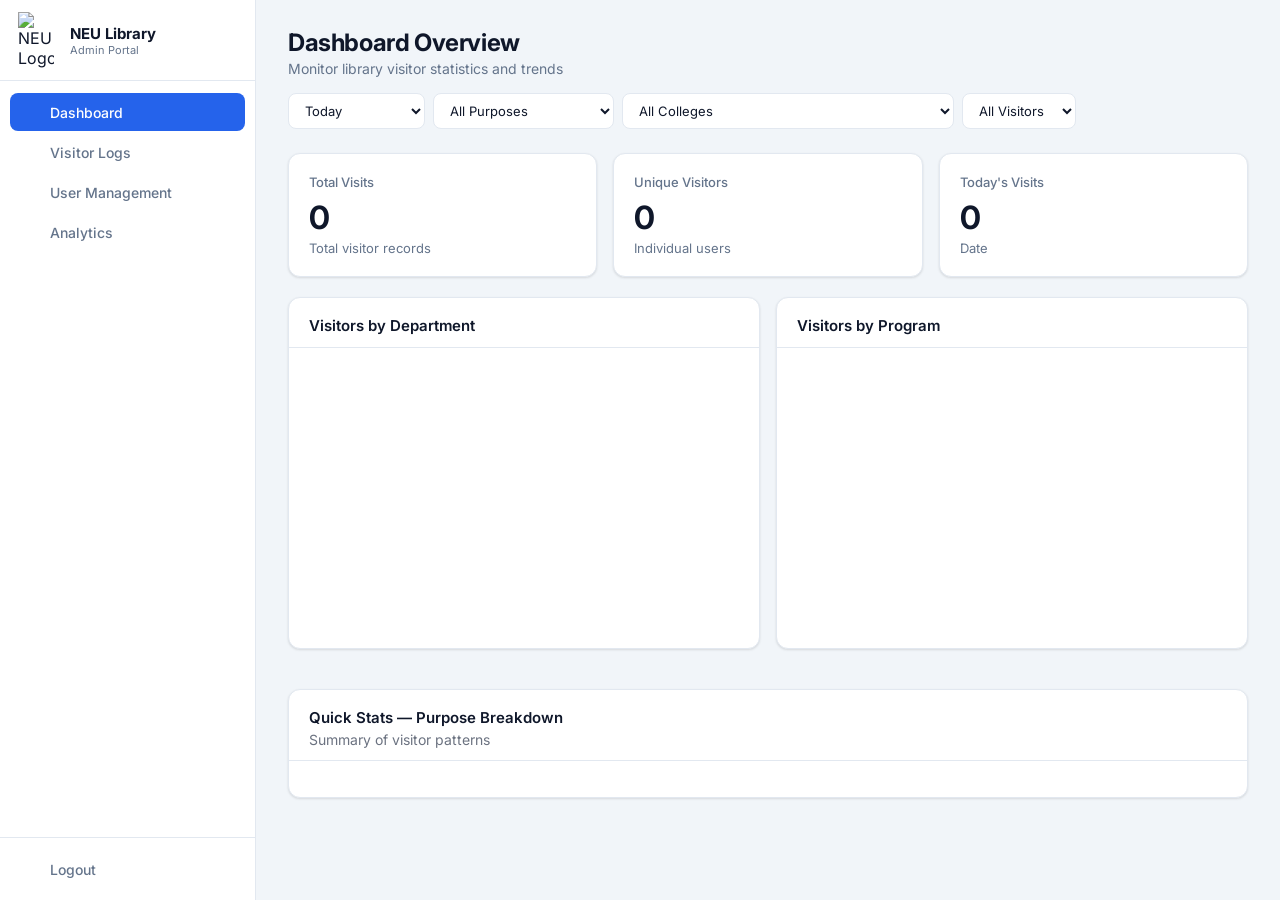
==== commit 0d491f27: "fix the admin" ====
--- a/admin.html
+++ b/admin.html
@@ -11,149 +11,211 @@
 <body>
 
 
-<header class="header">
-  <div class="header-content">
-    <div class="brand">
-      <div class="logo-box">
-        <img src="https://upload.wikimedia.org/wikipedia/en/c/c6/New_Era_University.svg"
-             alt="New Era University Logo"
-             style="width:40px; height:auto;">
-      </div>
+<!-- ═══════════ SIDEBAR ═══════════ -->
+<aside class="sidebar" id="sidebar">
+  <div class="sidebar-brand">
+    <div class="sidebar-logo">
+      <img src="https://upload.wikimedia.org/wikipedia/en/c/c6/New_Era_University.svg" alt="NEU Logo">
+    </div>
+    <div class="sidebar-brand-text">
+      <span class="brand-name">NEU Library</span>
+      <span class="brand-sub">Admin Portal</span>
+    </div>
+    <button class="hamburger" onclick="toggleSidebar()" title="Toggle sidebar">
+      <i data-lucide="menu"></i>
+    </button>
+  </div>
+
+
+  <nav class="sidebar-nav">
+    <a class="nav-item active" onclick="switchMainTab('dashboard', this)">
+      <i data-lucide="layout-dashboard"></i>
+      <span>Dashboard</span>
+    </a>
+    <a class="nav-item" onclick="switchMainTab('logs', this)">
+      <i data-lucide="clipboard-list"></i>
+      <span>Visitor Logs</span>
+    </a>
+    <a class="nav-item" onclick="switchMainTab('users', this)">
+      <i data-lucide="users"></i>
+      <span>User Management</span>
+    </a>
+    <a class="nav-item" onclick="switchMainTab('analytics', this)">
+      <i data-lucide="bar-chart-2"></i>
+      <span>Analytics</span>
+    </a>
+  </nav>
+
+
+  <div class="sidebar-footer">
+    <button class="logout-btn" onclick="location.href='index.html'">
+      <i data-lucide="log-out"></i>
+      <span>Logout</span>
+    </button>
+  </div>
+</aside>
+
+
+<!-- Overlay for mobile -->
+<div class="sidebar-overlay" id="sidebarOverlay" onclick="toggleSidebar()"></div>
+
+
+<!-- ═══════════ MAIN CONTENT ═══════════ -->
+<main class="main-content">
+
+
+  <!-- ── DASHBOARD TAB ── -->
+  <div id="tab-dashboard" class="main-tab-content active">
+    <div class="page-header">
       <div>
-        <h1>NEU Library Admin</h1>
-        <p>Dashboard & Analytics</p>
-      </div>
-    </div>
-    <button class="btn btn-outline" onclick="location.href='index.html'">
-      <i data-lucide="log-out"></i> Logout
-    </button>
-  </div>
-</header>
-
-
-<main class="container">
-  <div class="dashboard-head">
-    <div>
-      <h2>Dashboard Overview</h2>
-      <p>Monitor library visitor statistics and trends</p>
-    </div>
-    <div style="display:flex; gap:10px; flex-wrap:wrap; align-items:center;">
-      <select id="timeFilter" class="select-input" onchange="filterVisits()">
-        <option value="day">Today</option>
-        <option value="week">Last 7 Days</option>
-        <option value="month">Last 30 Days</option>
-        <option value="custom">Custom Range</option>
-      </select>
-<div id="customRange" style="display:none; gap:8px; align-items:center; flex-wrap:wrap;">
-  <label style="font-size:13px; color:#6b7280; margin:0;">Start Date:</label>
-  <input type="date" id="startDate" class="select-input" onchange="filterVisits()">
-  <label style="font-size:13px; color:#6b7280; margin:0;">End Date:</label>
-  <input type="date" id="endDate" class="select-input" onchange="filterVisits()">
-</div>
-      <select id="purposeFilter" class="select-input" onchange="filterVisits()">
-        <option value="">All Purposes</option>
-        <option>Study</option>
-        <option>Research</option>
-        <option>Borrow/Return Books</option>
-        <option>Use Computer</option>
-        <option>Student Lounge</option>
-        <option>Printing</option>
-        <option>Panata</option>
-      </select>
-      <select id="collegeFilter" class="select-input" onchange="filterVisits()">
-        <option value="">All Colleges</option>
-        <option>College of Accountancy</option>
-        <option>College of Agriculture</option>
-        <option>College of Arts and Sciences</option>
-        <option>College of Business Administration</option>
-        <option>College of Communication</option>
-        <option>College of Informatics and Computing Studies</option>
-        <option>College of Criminology</option>
-        <option>College of Education</option>
-        <option>College of Engineering and Architecture</option>
-        <option>College of Medical Technology</option>
-        <option>College of Midwifery</option>
-        <option>College of Music</option>
-        <option>College of Nursing</option>
-        <option>College of Physical Therapy</option>
-        <option>College of Respiratory Therapy</option>
-        <option>School of International Relations</option>
-        <option>College of Law</option>
-        <option>College of Medicine</option>
-      </select>
-      <select id="visitorTypeFilter" class="select-input" onchange="filterVisits()">
-        <option value="">All Visitors</option>
-        <option value="student">Students</option>
-        <option value="employee">Employees</option>
-      </select>
-    </div>
-  </div>
-
-
-  <div class="stats-grid">
-    <div class="card">
-      <div class="card-header-flex">
-        <span class="card-title">Total Visits</span>
-      </div>
-      <div class="card-body">
+        <h2 class="page-title">Dashboard Overview</h2>
+        <p class="page-sub">Monitor library visitor statistics and trends</p>
+      </div>
+      <div class="filters-row">
+        <select id="timeFilter" class="select-input" onchange="filterVisits()">
+          <option value="day">Today</option>
+          <option value="week">Last 7 Days</option>
+          <option value="month">Last 30 Days</option>
+          <option value="custom">Custom Range</option>
+        </select>
+        <div id="customRange" style="display:none; gap:8px; align-items:center; flex-wrap:wrap;">
+          <label style="font-size:13px; color:#6b7280; margin:0;">Start:</label>
+          <input type="date" id="startDate" class="select-input" onchange="filterVisits()">
+          <label style="font-size:13px; color:#6b7280; margin:0;">End:</label>
+          <input type="date" id="endDate" class="select-input" onchange="filterVisits()">
+        </div>
+        <select id="purposeFilter" class="select-input" onchange="filterVisits()">
+          <option value="">All Purposes</option>
+          <option>Study</option>
+          <option>Research</option>
+          <option>Borrow/Return Books</option>
+          <option>Use Computer</option>
+          <option>Student Lounge</option>
+          <option>Printing</option>
+          <option>Panata</option>
+        </select>
+        <select id="collegeFilter" class="select-input" onchange="filterVisits()">
+          <option value="">All Colleges</option>
+          <option>College of Accountancy</option>
+          <option>College of Agriculture</option>
+          <option>College of Arts and Sciences</option>
+          <option>College of Business Administration</option>
+          <option>College of Communication</option>
+          <option>College of Informatics and Computing Studies</option>
+          <option>College of Criminology</option>
+          <option>College of Education</option>
+          <option>College of Engineering and Architecture</option>
+          <option>College of Medical Technology</option>
+          <option>College of Midwifery</option>
+          <option>College of Music</option>
+          <option>College of Nursing</option>
+          <option>College of Physical Therapy</option>
+          <option>College of Respiratory Therapy</option>
+          <option>School of International Relations</option>
+          <option>College of Law</option>
+          <option>College of Medicine</option>
+        </select>
+        <select id="visitorTypeFilter" class="select-input" onchange="filterVisits()">
+          <option value="">All Visitors</option>
+          <option value="student">Students</option>
+          <option value="employee">Employees</option>
+        </select>
+      </div>
+    </div>
+
+
+    <!-- STATS -->
+    <div class="stats-grid">
+      <div class="stat-card">
+        <div class="stat-card-header">
+          <span class="card-title">Total Visits</span>
+        </div>
         <div class="stat-value" id="stat-total">0</div>
         <div class="stat-label">Total visitor records</div>
       </div>
-    </div>
-    <div class="card">
-      <div class="card-header-flex">
-        <span class="card-title">Unique Visitors</span>
-      </div>
-      <div class="card-body">
+      <div class="stat-card">
+        <div class="stat-card-header">
+          <span class="card-title">Unique Visitors</span>
+        </div>
         <div class="stat-value" id="stat-unique">0</div>
         <div class="stat-label">Individual users</div>
       </div>
-    </div>
-    <div class="card">
-      <div class="card-header-flex">
-        <span class="card-title">Today's Visits</span>
-      </div>
-      <div class="card-body">
+      <div class="stat-card">
+        <div class="stat-card-header">
+          <span class="card-title">Today's Visits</span>
+        </div>
         <div class="stat-value" id="stat-today">0</div>
         <div class="stat-label" id="current-date">Date</div>
       </div>
     </div>
-  </div>
-
-
-  <div class="charts-grid">
+
+
+    <!-- CHARTS -->
+    <div class="charts-grid">
+      <div class="card">
+        <div class="card-header"><h3>Visitors by Department</h3></div>
+        <div class="chart-container"><canvas id="deptChart"></canvas></div>
+      </div>
+      <div class="card">
+        <div class="card-header"><h3>Visitors by Program</h3></div>
+        <div class="chart-container"><canvas id="programChart"></canvas></div>
+      </div>
+    </div>
+
+
+    <!-- QUICK STATS -->
     <div class="card">
       <div class="card-header">
-        <h3>Visitors by Department</h3>
-      </div>
-      <div class="chart-container">
-        <canvas id="deptChart"></canvas>
-      </div>
-    </div>
+        <h3>Quick Stats — Purpose Breakdown</h3>
+        <p style="font-size:0.875rem; color:#6b7280; margin:4px 0 0;">Summary of visitor patterns</p>
+      </div>
+      <div class="quick-stats-grid" id="quickStatsGrid"></div>
+    </div>
+  </div>
+
+
+  <!-- ── VISITOR LOGS TAB ── -->
+  <div id="tab-logs" class="main-tab-content">
+    <div class="page-header">
+      <div>
+        <h2 class="page-title">Visitor Logs</h2>
+        <p class="page-sub">Search and view all library check-in records</p>
+      </div>
+    </div>
+
+
     <div class="card">
-      <div class="card-header">
-        <h3>Visitors by Program</h3>
-      </div>
-      <div class="chart-container">
-        <canvas id="purposeChart"></canvas>
-      </div>
-    </div>
-  </div>
-
-
-  <div class="card">
-    <div class="tabs-header">
-      <button class="tab-trigger active" onclick="switchTab('logs', event)">Visitor Logs</button>
-      <button class="tab-trigger" onclick="switchTab('users', event)">User Management</button>
-    </div>
-
-
-    <div id="logs-tab" class="tab-content active">
-      <div class="search-bar">
-        <i data-lucide="search"></i>
-        <input type="text" id="logSearch" placeholder="Search name, email, or department..." oninput="handleSearch()">
-      </div>
-      <div class="table-wrapper">
+      <div class="card-header" style="padding:1.25rem;">
+        <div style="display:flex; justify-content:space-between; align-items:center; flex-wrap:wrap; gap:0.5rem;">
+          <div>
+            <h3 style="margin:0;">Check-in Records</h3>
+            <p style="color:#6b7280; font-size:0.875rem; margin:4px 0 0;" id="logCount">0 records found</p>
+          </div>
+        </div>
+        <div class="filters-row" style="margin-top:1rem;">
+          <div class="search-bar" style="flex:2; min-width:200px;">
+            <i data-lucide="search"></i>
+            <input type="text" id="logSearch" placeholder="Search name, email, or department..." oninput="handleSearch()">
+          </div>
+          <select id="logTimeFilter" class="select-input" onchange="handleSearch()">
+            <option value="">All Time</option>
+            <option value="day">Today</option>
+            <option value="week">Last 7 Days</option>
+            <option value="month">Last 30 Days</option>
+          </select>
+          <select id="logPurposeFilter" class="select-input" onchange="handleSearch()">
+            <option value="">All Purposes</option>
+            <option>Study</option>
+            <option>Research</option>
+            <option>Borrow/Return Books</option>
+            <option>Use Computer</option>
+            <option>Student Lounge</option>
+            <option>Printing</option>
+            <option>Panata</option>
+          </select>
+        </div>
+      </div>
+      <div class="table-wrapper" style="border-radius:0; border:none; border-top:1px solid var(--border);">
         <table id="visitorTable">
           <thead>
             <tr>
@@ -163,28 +225,188 @@
               <th>Course</th>
               <th>Purpose</th>
               <th>Type</th>
-              <th>Time</th>
+              <th>Date & Time</th>
             </tr>
           </thead>
           <tbody id="visitorLogsBody"></tbody>
         </table>
       </div>
-    </div>
-
-
-    <div id="users-tab" class="tab-content">
-      <div class="table-wrapper">
-        <table>
-          <thead>
-            <tr>
-              <th>Name</th>
-              <th>Email</th>
-              <th>Status</th>
-              <th class="text-right">Actions</th>
-            </tr>
-          </thead>
-          <tbody id="userListBody"></tbody>
-        </table>
+      <div id="pagination" class="pagination-bar"></div>
+    </div>
+  </div>
+
+
+  <!-- ── USER MANAGEMENT TAB ── -->
+  <div id="tab-users" class="main-tab-content">
+    <div class="page-header">
+      <div>
+        <h2 class="page-title">User Management</h2>
+        <p class="page-sub">Manage user access and permissions</p>
+      </div>
+    </div>
+
+
+    <div class="stats-grid">
+      <div class="stat-card">
+        <div class="stat-card-header"><span class="card-title">Total Users</span></div>
+        <div class="stat-value" id="stat-total-users">0</div>
+        <div class="stat-label">Registered users</div>
+      </div>
+      <div class="stat-card">
+        <div class="stat-card-header"><span class="card-title">Active Users</span></div>
+        <div class="stat-value green-text" id="stat-active-users">0</div>
+        <div class="stat-label">Can access library</div>
+      </div>
+      <div class="stat-card">
+        <div class="stat-card-header"><span class="card-title">Blocked Users</span></div>
+        <div class="stat-value red-text" id="stat-blocked-users">0</div>
+        <div class="stat-label">Access denied</div>
+      </div>
+    </div>
+
+
+    <div class="card">
+      <div class="card-header" style="padding:1.25rem 1.25rem 0;">
+        <h3 style="margin:0;">User Directory</h3>
+        <p style="color:#6b7280; font-size:0.875rem; margin:4px 0 1rem;">Search and manage all registered users</p>
+        <div class="search-bar" style="margin-bottom:1rem;">
+          <i data-lucide="search"></i>
+          <input type="text" id="userSearch" placeholder="Search by name or email..." oninput="filterUsers()">
+        </div>
+      </div>
+
+
+      <!-- User tabs -->
+      <div class="tabs-header">
+        <button class="tab-trigger active" onclick="switchUserTab('active', this)">
+          <i data-lucide="user-check"></i>
+          <span id="activeUsersTitle">Active Users</span>
+        </button>
+        <button class="tab-trigger" onclick="switchUserTab('blocked', this)">
+          <i data-lucide="user-x"></i>
+          <span id="blockedUsersTitle">Blocked Users</span>
+        </button>
+      </div>
+
+
+      <div id="user-tab-active" class="tab-content active">
+        <div class="table-wrapper">
+          <table>
+            <thead>
+              <tr>
+                <th>Name</th><th>Email</th><th>Status</th><th class="text-right">Actions</th>
+              </tr>
+            </thead>
+            <tbody id="activeUsersBody"></tbody>
+          </table>
+        </div>
+      </div>
+
+
+      <div id="user-tab-blocked" class="tab-content">
+        <div class="blocked-alert" style="margin:1rem 1.25rem 0;">
+          <i data-lucide="alert-circle"></i>
+          These users are currently blocked from accessing the library system.
+        </div>
+        <div class="table-wrapper">
+          <table>
+            <thead>
+              <tr>
+                <th>Name</th><th>Email</th><th>Status</th><th class="text-right">Actions</th>
+              </tr>
+            </thead>
+            <tbody id="blockedUsersBody"></tbody>
+          </table>
+        </div>
+      </div>
+    </div>
+  </div>
+
+
+  <!-- ── ANALYTICS TAB ── -->
+  <div id="tab-analytics" class="main-tab-content">
+    <div class="page-header">
+      <div>
+        <h2 class="page-title">Analytics & Insights</h2>
+        <p class="page-sub">Detailed visitor patterns and trends</p>
+      </div>
+      <select id="analyticsFilter" class="select-input" onchange="renderAnalytics()">
+        <option value="week">Last 7 Days</option>
+        <option value="month" selected>Last 30 Days</option>
+        <option value="quarter">Last 3 Months</option>
+        <option value="year">Last Year</option>
+      </select>
+    </div>
+
+
+    <!-- ANALYTICS STATS -->
+    <div class="stats-grid" style="grid-template-columns: repeat(auto-fit, minmax(200px,1fr));">
+      <div class="stat-card">
+        <div class="stat-card-header"><span class="card-title">Total Visits</span></div>
+        <div class="stat-value" id="an-total">0</div>
+      </div>
+      <div class="stat-card">
+        <div class="stat-card-header"><span class="card-title">Unique Visitors</span></div>
+        <div class="stat-value" id="an-unique">0</div>
+      </div>
+      <div class="stat-card">
+        <div class="stat-card-header"><span class="card-title">Avg. Daily Visits</span></div>
+        <div class="stat-value" id="an-avg">0</div>
+      </div>
+      <div class="stat-card">
+        <div class="stat-card-header"><span class="card-title">Most Active College</span></div>
+        <div class="stat-value" style="font-size:1rem;" id="an-top-college">—</div>
+        <div class="stat-label" id="an-top-college-count"></div>
+      </div>
+    </div>
+
+
+    <!-- ANALYTICS CHART TABS -->
+    <div class="card">
+      <div class="tabs-header">
+        <button class="tab-trigger active" onclick="switchAnalyticsTab('departments', event)">Departments</button>
+        <button class="tab-trigger" onclick="switchAnalyticsTab('purposes', event)">Purposes</button>
+        <button class="tab-trigger" onclick="switchAnalyticsTab('patterns', event)">Patterns</button>
+      </div>
+
+
+      <div id="an-departments" class="tab-content active" style="padding:1.25rem;">
+        <h3 style="margin:0 0 0.25rem;">Visitors by College/Department</h3>
+        <p style="color:#6b7280; font-size:0.875rem; margin:0 0 1rem;">Distribution across different colleges</p>
+        <div style="height:400px;"><canvas id="anDeptChart"></canvas></div>
+      </div>
+
+
+      <div id="an-purposes" class="tab-content" style="padding:1.25rem;">
+        <div class="charts-grid">
+          <div>
+            <h3 style="margin:0 0 0.25rem;">Purpose Distribution</h3>
+            <p style="color:#6b7280; font-size:0.875rem; margin:0 0 1rem;">Why visitors come to the library</p>
+            <div style="height:300px;"><canvas id="purposePieChart"></canvas></div>
+          </div>
+          <div>
+            <h3 style="margin:0 0 0.25rem;">Purpose Breakdown</h3>
+            <p style="color:#6b7280; font-size:0.875rem; margin:0 0 1rem;">Detailed visitor purpose statistics</p>
+            <div id="purposeBreakdown"></div>
+          </div>
+        </div>
+      </div>
+
+
+      <div id="an-patterns" class="tab-content" style="padding:1.25rem;">
+        <div class="charts-grid" style="margin-bottom:1.5rem;">
+          <div>
+            <h3 style="margin:0 0 0.25rem;">Peak Hours</h3>
+            <p style="color:#6b7280; font-size:0.875rem; margin:0 0 1rem;">Busiest times of the day</p>
+            <div style="height:250px;"><canvas id="peakHoursChart"></canvas></div>
+          </div>
+          <div>
+            <h3 style="margin:0 0 0.25rem;">Day of Week</h3>
+            <p style="color:#6b7280; font-size:0.875rem; margin:0 0 1rem;">Visitor patterns by day</p>
+            <div style="height:250px;"><canvas id="dayOfWeekChart"></canvas></div>
+          </div>
+        </div>
+        <div class="insights-grid" id="insightsGrid"></div>
       </div>
     </div>
   </div>
--- a/dmnview.css
+++ b/dmnview.css
@@ -1,206 +1,793 @@
+@import url('https://fonts.googleapis.com/css2?family=Inter:wght@400;500;600;700&display=swap');
+
+
+*, *::before, *::after { box-sizing: border-box; margin: 0; padding: 0; }
+
 
 :root {
-    --primary: #2563eb;
-    --bg: #f9fafb;
-    --border: #e5e7eb;
-    --text: #111827;
-    --muted: #6b7280;
+  --sidebar-w: 256px;
+  --primary: #2563eb;
+  --primary-light: #eff6ff;
+  --bg: #f1f5f9;
+  --surface: #ffffff;
+  --border: #e2e8f0;
+  --text: #0f172a;
+  --muted: #64748b;
+  --green: #16a34a;
+  --green-light: #f0fdf4;
+  --green-border: #bbf7d0;
+  --purple: #7c3aed;
+  --purple-light: #f5f3ff;
+  --red: #dc2626;
+  --red-light: #fef2f2;
+  --red-border: #fecaca;
+  --orange: #ea580c;
+  --shadow-sm: 0 1px 2px rgba(0,0,0,0.05);
+  --shadow: 0 1px 3px rgba(0,0,0,0.07), 0 1px 2px rgba(0,0,0,0.05);
+  --radius: 12px;
 }
 
 
 body {
-    font-family: 'Inter', system-ui, sans-serif;
-    background: var(--bg);
-    color: var(--text);
-    margin: 0;
-}
-
-
-.header {
-    background: white;
-    border-bottom: 1px solid var(--border);
-    position: sticky;
-    top: 0;
-    z-index: 100;
-}
-.header-content {
-    max-width: 1200px;
-    margin: 0 auto;
-    padding: 1rem;
-    display: flex;
-    justify-content: space-between;
-    align-items: center;
-}
-.brand { display: flex; align-items: center; gap: 0.75rem; }
-.logo-box { display: flex; }
-.brand h1 { font-size: 1.125rem; margin: 0; }
-.brand p { font-size: 0.875rem; color: var(--muted); margin: 0; }
-
-
-.container { max-width: 1200px; margin: 2rem auto; padding: 0 1rem; }
-
-
-.dashboard-head { display: flex; justify-content: space-between; align-items: flex-end; margin-bottom: 2rem; }
-
-
-.stats-grid { display: grid; grid-template-columns: repeat(auto-fit, minmax(300px, 1fr)); gap: 1.5rem; margin-bottom: 2rem; }
-.card { background: white; border: 1px solid var(--border); border-radius: 12px; box-shadow: 0 1px 3px rgba(0,0,0,0.1); margin-bottom: 1.5rem; }
-.card-header-flex { display: flex; justify-content: space-between; padding: 1.25rem 1.25rem 0.5rem; }
-.card-title { font-size: 0.875rem; font-weight: 500; }
-.card-body { padding: 0 1.25rem 1.25rem; }
-.stat-value { font-size: 1.875rem; font-weight: 700; }
-.stat-label { font-size: 0.875rem; margin-top: 0.5rem; color: var(--muted); display:flex; align-items:center; gap:4px; }
-
-
-.charts-grid { display: grid; grid-template-columns: 1fr 1fr; gap: 1.5rem; margin-bottom: 1.5rem; }
-.chart-container { padding:1rem; height:300px; }
-.card-header { padding: 1.25rem 1.25rem 0; }
-.card-header h3 { margin: 0; font-size: 1rem; }
-
-
-.tabs-header { display:flex; border-bottom:1px solid var(--border); padding:0 1rem; gap:1rem; }
-.tab-trigger { padding:1rem; border:none; background:none; cursor:pointer; font-weight:500; color: var(--muted); border-bottom:2px solid transparent; }
+  font-family: 'Inter', system-ui, sans-serif;
+  background: var(--bg);
+  color: var(--text);
+  display: flex;
+  min-height: 100vh;
+}
+
+
+/* ══════════════════════════════
+   SIDEBAR
+══════════════════════════════ */
+.sidebar {
+  width: var(--sidebar-w);
+  background: var(--surface);
+  border-right: 1px solid var(--border);
+  display: flex;
+  flex-direction: column;
+  position: fixed;
+  top: 0; left: 0; bottom: 0;
+  z-index: 200;
+  transition: width 0.2s ease;
+}
+
+
+.sidebar-brand {
+  display: flex;
+  align-items: center;
+  gap: 10px;
+  padding: 16px 12px;
+  border-bottom: 1px solid var(--border);
+  min-width: 0;
+  overflow: hidden;
+}
+
+
+.sidebar-brand-text {
+  flex: 1;
+  min-width: 0;
+  overflow: hidden;
+}
+
+
+.sidebar-logo {
+  width: 48px; height: 48px;
+  background: white;
+  border-radius: 10px;
+  display: flex; align-items: center; justify-content: center;
+  flex-shrink: 0;
+}
+
+
+.sidebar-logo img {
+  width: 36px;
+  height: auto;
+}
+
+
+.brand-name {
+  font-size: 15px;
+  font-weight: 700;
+  color: var(--text);
+  display: block;
+  white-space: nowrap;
+}
+
+
+.brand-sub {
+  font-size: 11px;
+  color: var(--muted);
+  display: block;
+  white-space: nowrap;
+}
+
+
+.sidebar-nav {
+  flex: 1;
+  padding: 12px 10px;
+  display: flex;
+  flex-direction: column;
+  gap: 2px;
+  overflow-y: auto;
+}
+
+
+.nav-item {
+  display: flex;
+  align-items: center;
+  gap: 10px;
+  padding: 10px 12px;
+  border-radius: 8px;
+  font-size: 14px;
+  font-weight: 500;
+  color: var(--muted);
+  cursor: pointer;
+  transition: all 0.15s ease;
+  text-decoration: none;
+  user-select: none;
+  white-space: nowrap;
+}
+
+
+.nav-item i { width: 18px; height: 18px; flex-shrink: 0; }
+
+
+.nav-item:hover {
+  background: var(--bg);
+  color: var(--text);
+}
+
+
+.nav-item.active {
+  background: var(--primary);
+  color: #fff;
+}
+
+
+.sidebar-footer {
+  padding: 12px 10px;
+  border-top: 1px solid var(--border);
+}
+
+
+.logout-btn {
+  width: 100%;
+  display: flex;
+  align-items: center;
+  gap: 10px;
+  padding: 10px 12px;
+  border-radius: 8px;
+  font-size: 14px;
+  font-weight: 500;
+  color: var(--muted);
+  background: none;
+  border: none;
+  cursor: pointer;
+  transition: all 0.15s ease;
+  font-family: inherit;
+  white-space: nowrap;
+}
+
+
+.logout-btn:hover { background: var(--red-light); color: var(--red); }
+.logout-btn i { width: 18px; height: 18px; flex-shrink: 0; }
+
+
+/* ══════════════════════════════
+   MAIN CONTENT
+══════════════════════════════ */
+.main-content {
+  margin-left: var(--sidebar-w);
+  flex: 1;
+  padding: 28px 32px;
+  min-height: 100vh;
+  min-width: 0;
+}
+
+
+/* ══════════════════════════════
+   TABS
+══════════════════════════════ */
+.main-tab-content { display: none; }
+.main-tab-content.active { display: block; }
+
+
+/* ══════════════════════════════
+   PAGE HEADER
+══════════════════════════════ */
+.page-header {
+  display: flex;
+  align-items: flex-start;
+  justify-content: space-between;
+  flex-wrap: wrap;
+  gap: 16px;
+  margin-bottom: 24px;
+}
+
+
+.page-title {
+  font-size: 24px;
+  font-weight: 700;
+  color: var(--text);
+  letter-spacing: -0.4px;
+  margin: 0;
+}
+
+
+.page-sub {
+  font-size: 14px;
+  color: var(--muted);
+  margin: 3px 0 0;
+}
+
+
+.filters-row {
+  display: flex;
+  gap: 8px;
+  flex-wrap: wrap;
+  align-items: center;
+}
+
+
+/* ══════════════════════════════
+   CARDS
+══════════════════════════════ */
+.card {
+  background: var(--surface);
+  border: 1px solid var(--border);
+  border-radius: var(--radius);
+  box-shadow: var(--shadow);
+  margin-bottom: 20px;
+  overflow: hidden;
+}
+
+
+.card-header {
+  padding: 18px 20px 12px;
+  border-bottom: 1px solid var(--border);
+}
+
+
+.card-header h3 { margin: 0; font-size: 15px; font-weight: 600; }
+
+
+/* ══════════════════════════════
+   STAT CARDS
+══════════════════════════════ */
+.stats-grid {
+  display: grid;
+  grid-template-columns: repeat(auto-fit, minmax(220px, 1fr));
+  gap: 16px;
+  margin-bottom: 20px;
+}
+
+
+.stat-card {
+  background: var(--surface);
+  border: 1px solid var(--border);
+  border-radius: var(--radius);
+  box-shadow: var(--shadow);
+  padding: 20px;
+}
+
+
+.stat-card-header {
+  display: flex;
+  justify-content: space-between;
+  align-items: center;
+  margin-bottom: 12px;
+}
+
+
+.card-title {
+  font-size: 13px;
+  font-weight: 500;
+  color: var(--muted);
+}
+
+
+.stat-icon {
+  width: 36px; height: 36px;
+  border-radius: 8px;
+  display: flex; align-items: center; justify-content: center;
+}
+
+
+.stat-icon i { width: 18px; height: 18px; }
+.stat-icon.blue   { background: var(--primary-light); color: var(--primary); }
+.stat-icon.purple { background: var(--purple-light);  color: var(--purple);  }
+.stat-icon.green  { background: var(--green-light);   color: var(--green);   }
+.stat-icon.orange { background: #fff7ed; color: var(--orange); }
+
+
+.stat-value {
+  font-size: 2rem;
+  font-weight: 700;
+  color: var(--text);
+  letter-spacing: -0.5px;
+  margin-bottom: 4px;
+  line-height: 1;
+}
+
+
+.stat-label { font-size: 13px; color: var(--muted); margin-top: 6px; }
+.green-text { color: var(--green) !important; }
+.red-text   { color: var(--red)   !important; }
+
+
+/* ══════════════════════════════
+   CHARTS
+══════════════════════════════ */
+.charts-grid {
+  display: grid;
+  grid-template-columns: 1fr 1fr;
+  gap: 16px;
+  margin-bottom: 20px;
+}
+
+
+.chart-container { padding: 16px; height: 300px; }
+
+
+/* ══════════════════════════════
+   QUICK STATS
+══════════════════════════════ */
+.quick-stats-grid {
+  display: grid;
+  grid-template-columns: repeat(auto-fill, minmax(150px, 1fr));
+  gap: 12px;
+  padding: 16px 20px 20px;
+}
+
+
+.quick-stat-item {
+  background: var(--bg);
+  border-radius: 8px;
+  padding: 14px;
+}
+
+
+.quick-stat-item p { font-size: 12px; color: var(--muted); margin: 0; }
+.quick-stat-item .qs-value { font-size: 1.5rem; font-weight: 700; margin: 4px 0; }
+.quick-stat-item .qs-pct { font-size: 11px; color: #94a3b8; }
+
+
+/* ══════════════════════════════
+   INNER TABS (Analytics)
+══════════════════════════════ */
+.tabs-header {
+  display: flex;
+  border-bottom: 1px solid var(--border);
+  padding: 0 12px;
+  gap: 2px;
+  overflow-x: auto;
+}
+
+
+.tab-trigger {
+  padding: 14px 16px;
+  border: none;
+  background: none;
+  cursor: pointer;
+  font-weight: 500;
+  color: var(--muted);
+  border-bottom: 2px solid transparent;
+  display: flex;
+  align-items: center;
+  gap: 6px;
+  font-size: 13px;
+  margin-bottom: -1px;
+  white-space: nowrap;
+  font-family: inherit;
+  transition: color 0.15s;
+}
+
+
+.tab-trigger i { width: 15px; height: 15px; }
 .tab-trigger.active { color: var(--primary); border-bottom-color: var(--primary); }
-.tab-content { display:none; padding:1.25rem; }
-.tab-content.active { display:block; }
-
-
-.search-bar { position:relative; margin-bottom:1rem; }
-.search-bar i { position:absolute; left:12px; top:12px; color:var(--muted); width:16px; }
-.search-bar input { width:100%; padding:0.75rem 0.75rem 0.75rem 2.5rem; border:1px solid var(--border); border-radius:8px; box-sizing:border-box; }
-
-
-.table-wrapper { border:1px solid var(--border); border-radius:8px; overflow:hidden; }
-table { width:100%; border-collapse:collapse; font-size:0.875rem; }
-th { background:#f9fafb; text-align:left; padding:0.75rem 1rem; border-bottom:1px solid var(--border); color:var(--muted); }
-td { padding:1rem; border-bottom:1px solid var(--border); }
-
-
-.btn { padding:0.5rem 1rem; border-radius:6px; cursor:pointer; display:inline-flex; align-items:center; gap:0.5rem; font-size:0.875rem; }
-.btn-outline { border:1px solid var(--border); background:white; }
-.btn-danger { background:#fee2e2; color:#dc2626; border:1px solid #fecaca; }
-.badge { padding:2px 8px; border-radius:99px; font-size:0.75rem; font-weight:500; background:#f3f4f6; border:1px solid var(--border); }
-
-
-.icon-blue { color:#2563eb; }
-.icon-purple { color:#8b5cf6; }
-.icon-green { color:#10b981; }
-.text-green { color:#16a34a; }
-.text-right { text-align:right; }
-
-
-.badge-active { background: #dcfce7; color: #16a34a; border-color: #bbf7d0; }
-.badge-blocked { background: #fee2e2; color: #dc2626; border-color: #fecaca; }
-.btn-success { background: #dcfce7; color: #16a34a; border: 1px solid #bbf7d0; }
-.select-input { padding: 0.5rem; border: 1px solid var(--border); border-radius: 6px; }
-
-
-/* ── MOBILE CARD ROWS ── */
-.mobile-card-row { display: none; }
-
-
-@media (max-width: 768px) {
-
-
-  .dashboard-head {
-    flex-direction: column;
-    align-items: flex-start;
-    gap: 0.75rem;
+.tab-content { display: none; }
+.tab-content.active { display: block; }
+
+
+/* ══════════════════════════════
+   SEARCH BAR
+══════════════════════════════ */
+.search-bar { position: relative; }
+.search-bar i { position: absolute; left: 12px; top: 50%; transform: translateY(-50%); color: var(--muted); width: 16px; height: 16px; }
+.search-bar input {
+  width: 100%;
+  padding: 10px 12px 10px 38px;
+  border: 1px solid var(--border);
+  border-radius: 8px;
+  box-sizing: border-box;
+  font-size: 14px;
+  font-family: inherit;
+  color: var(--text);
+  background: var(--surface);
+  transition: border-color 0.15s;
+}
+.search-bar input:focus { outline: none; border-color: var(--primary); }
+.search-bar input::placeholder { color: var(--muted); }
+
+
+/* ══════════════════════════════
+   TABLES
+══════════════════════════════ */
+.table-wrapper { overflow-x: auto; }
+
+
+table { width: 100%; border-collapse: collapse; font-size: 13.5px; }
+
+
+thead th {
+  background: var(--bg);
+  text-align: left;
+  padding: 10px 16px;
+  border-bottom: 1px solid var(--border);
+  color: var(--muted);
+  font-weight: 500;
+  font-size: 12px;
+  text-transform: uppercase;
+  letter-spacing: 0.4px;
+  white-space: nowrap;
+}
+
+
+tbody td {
+  padding: 13px 16px;
+  border-bottom: 1px solid var(--border);
+  color: var(--text);
+}
+
+
+tbody tr:last-child td { border-bottom: none; }
+tbody tr:hover td { background: #f8fafc; }
+.text-right { text-align: right; }
+
+
+/* ══════════════════════════════
+   SECTION HEADERS (User Mgmt)
+══════════════════════════════ */
+.section-header {
+  display: flex;
+  align-items: center;
+  gap: 8px;
+  font-weight: 600;
+  font-size: 14px;
+  margin-bottom: 10px;
+  padding: 8px 0;
+}
+
+
+.section-header i { width: 16px; height: 16px; }
+.green-header { color: var(--green); }
+.red-header   { color: var(--red); }
+
+
+.blocked-alert {
+  background: var(--red-light);
+  border: 1px solid var(--red-border);
+  border-radius: 8px;
+  padding: 10px 14px;
+  font-size: 13px;
+  color: var(--red);
+  display: flex;
+  align-items: center;
+  gap: 8px;
+  margin-bottom: 10px;
+}
+
+
+.blocked-alert i { width: 15px; height: 15px; flex-shrink: 0; }
+
+
+/* ══════════════════════════════
+   INSIGHTS (Analytics)
+══════════════════════════════ */
+.insights-grid {
+  display: grid;
+  grid-template-columns: repeat(auto-fit, minmax(200px, 1fr));
+  gap: 12px;
+  margin-top: 16px;
+}
+
+
+.insight-card { border-radius: 8px; padding: 14px; }
+.insight-card h4 { font-size: 12px; font-weight: 600; margin: 0 0 8px; text-transform: uppercase; letter-spacing: 0.3px; }
+.insight-card .insight-value { font-size: 1.4rem; font-weight: 700; margin: 0 0 4px; }
+.insight-card .insight-sub { font-size: 12px; margin: 0; }
+
+
+.insight-blue   { background: #eff6ff; }
+.insight-blue h4 { color: #1e40af; } .insight-blue .insight-value { color: var(--primary); } .insight-blue .insight-sub { color: #60a5fa; }
+.insight-purple { background: var(--purple-light); }
+.insight-purple h4 { color: #5b21b6; } .insight-purple .insight-value { color: var(--purple); } .insight-purple .insight-sub { color: #a78bfa; }
+.insight-green  { background: var(--green-light); }
+.insight-green h4 { color: #14532d; } .insight-green .insight-value { color: var(--green); } .insight-green .insight-sub { color: #4ade80; }
+.insight-orange { background: #fff7ed; }
+.insight-orange h4 { color: #7c2d12; } .insight-orange .insight-value { color: var(--orange); } .insight-orange .insight-sub { color: #fb923c; }
+
+
+/* ══════════════════════════════
+   PURPOSE BREAKDOWN
+══════════════════════════════ */
+.purpose-item { margin-bottom: 14px; }
+.purpose-item-header {
+  display: flex;
+  justify-content: space-between;
+  align-items: center;
+  margin-bottom: 6px;
+}
+.purpose-dot { width: 10px; height: 10px; border-radius: 50%; display: inline-block; margin-right: 6px; }
+.purpose-bar-bg { width: 100%; background: #f1f5f9; border-radius: 99px; height: 8px; }
+.purpose-bar { height: 8px; border-radius: 99px; transition: width 0.4s ease; }
+
+
+/* ══════════════════════════════
+   PAGINATION
+══════════════════════════════ */
+.pagination-bar {
+  display: flex;
+  justify-content: space-between;
+  align-items: center;
+  padding: 14px 20px;
+  border-top: 1px solid var(--border);
+  font-size: 13px;
+  color: var(--muted);
+  flex-wrap: wrap;
+  gap: 8px;
+}
+
+
+.pagination-btns { display: flex; gap: 4px; }
+
+
+.page-btn {
+  padding: 5px 11px;
+  border: 1px solid var(--border);
+  background: var(--surface);
+  border-radius: 6px;
+  cursor: pointer;
+  font-size: 13px;
+  font-family: inherit;
+  transition: all 0.15s;
+}
+
+
+.page-btn:hover { background: var(--bg); }
+.page-btn.active { background: var(--primary); color: white; border-color: var(--primary); }
+.page-btn:disabled { opacity: 0.4; cursor: not-allowed; }
+
+
+/* ══════════════════════════════
+   BUTTONS
+══════════════════════════════ */
+.btn {
+  padding: 7px 14px;
+  border-radius: 7px;
+  cursor: pointer;
+  display: inline-flex;
+  align-items: center;
+  gap: 6px;
+  font-size: 13px;
+  font-weight: 500;
+  font-family: inherit;
+  border: none;
+  transition: all 0.15s;
+}
+
+
+.btn i { width: 15px; height: 15px; }
+.btn-danger  { background: var(--red-light);   color: var(--red);   border: 1px solid var(--red-border); }
+.btn-danger:hover  { background: var(--red);   color: #fff; }
+.btn-success { background: var(--green-light); color: var(--green); border: 1px solid var(--green-border); }
+.btn-success:hover { background: var(--green); color: #fff; }
+
+
+/* ══════════════════════════════
+   BADGES
+══════════════════════════════ */
+.badge {
+  padding: 3px 10px;
+  border-radius: 99px;
+  font-size: 11.5px;
+  font-weight: 500;
+  background: #f1f5f9;
+  border: 1px solid var(--border);
+  display: inline-block;
+  white-space: nowrap;
+}
+
+
+.badge-active   { background: var(--green-light); color: var(--green); border-color: var(--green-border); }
+.badge-blocked  { background: var(--red-light);   color: var(--red);   border-color: var(--red-border); }
+.badge-employee { background: var(--primary-light); color: var(--primary); border-color: #bfdbfe; }
+
+
+/* ══════════════════════════════
+   SELECT INPUT
+══════════════════════════════ */
+.select-input {
+  padding: 8px 12px;
+  border: 1px solid var(--border);
+  border-radius: 8px;
+  font-size: 13px;
+  background: var(--surface);
+  color: var(--text);
+  cursor: pointer;
+  font-family: inherit;
+  transition: border-color 0.15s;
+}
+
+
+.select-input:focus { outline: none; border-color: var(--primary); }
+
+
+/* ══════════════════════════════
+   MOBILE CARDS
+══════════════════════════════ */
+.desktop-table { display: none !important; }
+
+
+.log-card {
+  border: 1px solid var(--border);
+  border-radius: 8px;
+  padding: 12px 14px;
+  margin-bottom: 10px;
+  background: var(--surface);
+  font-size: 13px;
+}
+
+
+.log-card .log-name  { font-weight: 600; font-size: 14px; margin-bottom: 2px; }
+.log-card .log-email { color: var(--muted); font-size: 12px; margin-bottom: 8px; }
+.log-card .log-row   { display: flex; justify-content: space-between; align-items: center; margin-top: 5px; flex-wrap: wrap; gap: 4px; }
+.log-card .log-dept  { font-size: 12px; color: var(--muted); }
+.log-card .log-time  { font-size: 12px; color: var(--muted); }
+
+
+.user-card {
+  border: 1px solid var(--border);
+  border-radius: 8px;
+  padding: 12px 14px;
+  margin-bottom: 10px;
+  background: var(--surface);
+  font-size: 13px;
+  display: flex;
+  justify-content: space-between;
+  align-items: center;
+  gap: 8px;
+}
+
+
+.user-card .user-info { flex: 1; min-width: 0; }
+.user-card .user-name  { font-weight: 600; font-size: 14px; }
+.user-card .user-email { color: var(--muted); font-size: 12px; word-break: break-all; }
+.user-card .user-actions { display: flex; flex-direction: column; align-items: flex-end; gap: 6px; }
+
+
+/* ══════════════════════════════
+   HAMBURGER & COLLAPSED SIDEBAR
+══════════════════════════════ */
+.hamburger {
+  margin-left: auto;
+  background: none;
+  border: none;
+  cursor: pointer;
+  padding: 6px;
+  border-radius: 6px;
+  color: var(--muted);
+  display: flex;
+  align-items: center;
+  justify-content: center;
+  transition: background 0.15s, color 0.15s;
+  flex-shrink: 0;
+}
+
+
+.hamburger:hover { background: var(--bg); color: var(--text); }
+.hamburger i { width: 20px; height: 20px; }
+
+
+/* Collapsed state */
+.sidebar.collapsed {
+  width: 60px;
+}
+
+
+.sidebar.collapsed .sidebar-brand-text,
+.sidebar.collapsed .nav-item span,
+.sidebar.collapsed .logout-btn span {
+  display: none;
+}
+
+
+.sidebar.collapsed .sidebar-brand {
+  justify-content: center;
+  padding: 14px 8px;
+}
+
+
+.sidebar.collapsed .sidebar-logo {
+  display: none;
+}
+
+
+.sidebar.collapsed .hamburger {
+  margin-left: 0;
+}
+
+
+.sidebar.collapsed .nav-item {
+  justify-content: center;
+  padding: 12px 8px;
+}
+
+
+.sidebar.collapsed .logout-btn {
+  justify-content: center;
+  padding: 12px 8px;
+}
+
+
+.main-content.sidebar-collapsed {
+  margin-left: 60px;
+}
+
+
+/* ══════════════════════════════
+   RESPONSIVE
+══════════════════════════════ */
+@media (max-width: 1024px) {
+  .charts-grid { grid-template-columns: 1fr; }
+}
+
+
+/* Sidebar overlay backdrop (used on mobile) */
+.sidebar-overlay {
+  display: none;
+  position: fixed;
+  inset: 0;
+  background: rgba(0,0,0,0.35);
+  z-index: 199;
+}
+.sidebar-overlay.show { display: block; }
+
+
+@media (max-width: 600px) {
+  /* On small screens sidebar is hidden off-screen by default */
+  .sidebar {
+    left: calc(-1 * var(--sidebar-w));
+    width: var(--sidebar-w);
+    transition: left 0.25s ease, width 0.25s ease;
   }
 
 
-  .select-input { width: 100%; }
-
-
-  .stats-grid {
-    grid-template-columns: 1fr;
-    gap: 1rem;
+  /* Slide in when mobile-open */
+  .sidebar.mobile-open {
+    left: 0;
+    box-shadow: 4px 0 24px rgba(0,0,0,0.18);
+    z-index: 300;
   }
 
 
-  .charts-grid {
-    grid-template-columns: 1fr;
-    gap: 1rem;
+  .main-content {
+    margin-left: 0 !important;
+    padding: 16px;
   }
 
 
-  .chart-container { height: 220px; }
-
-
-  .card { margin-bottom: 1rem; }
-
-
-  .tabs-header { gap: 0; }
-  .tab-trigger { flex: 1; text-align: center; font-size: 0.85rem; padding: 0.75rem 0.25rem; }
-
-
-  /* Hide desktop table, show mobile cards */
-  .desktop-table { display: none !important; }
-  .mobile-card-row { display: block; }
-
-
-  .log-card {
-    border: 1px solid var(--border);
-    border-radius: 8px;
-    padding: 0.75rem 1rem;
-    margin-bottom: 0.75rem;
-    background: white;
-    font-size: 0.875rem;
-  }
-
-
-  .log-card .log-name {
-    font-weight: 600;
-    font-size: 0.95rem;
-    margin-bottom: 4px;
-    color: var(--text);
-  }
-
-
-  .log-card .log-email {
-    color: var(--muted);
-    font-size: 0.8rem;
-    margin-bottom: 6px;
-  }
-
-
-  .log-card .log-row {
-    display: flex;
-    justify-content: space-between;
-    align-items: center;
-    margin-top: 4px;
-    flex-wrap: wrap;
-    gap: 4px;
-  }
-
-
-  .log-card .log-dept {
-    font-size: 0.8rem;
-    color: var(--muted);
-  }
-
-
-  .log-card .log-time {
-    font-size: 0.8rem;
-    color: var(--muted);
-  }
-
-
-  .user-card {
-    border: 1px solid var(--border);
-    border-radius: 8px;
-    padding: 0.75rem 1rem;
-    margin-bottom: 0.75rem;
-    background: white;
-    font-size: 0.875rem;
-    display: flex;
-    justify-content: space-between;
-    align-items: center;
-    gap: 0.5rem;
-  }
-
-
-  .user-card .user-info { flex: 1; min-width: 0; }
-  .user-card .user-name { font-weight: 600; font-size: 0.9rem; }
-  .user-card .user-email { color: var(--muted); font-size: 0.78rem; word-break: break-all; }
-  .user-card .user-actions { display: flex; flex-direction: column; align-items: flex-end; gap+  .stats-grid { grid-template-columns: 1fr 1fr; }
+  .page-header { flex-direction: column; align-items: flex-start; }
+  .filters-row { width: 100%; }
+  .select-input { flex: 1; min-width: 120px; }
+}
+
+
+@media (max-width: 480px) {
+  .stats-grid { grid-template-columns: 1fr; }
+  .insights-grid { grid-template-columns: 1fr 1fr; }
+  .quick-stats-grid { grid-template-columns: 1fr 1fr; }
+  .main-content { padding: 12px; }
+}
